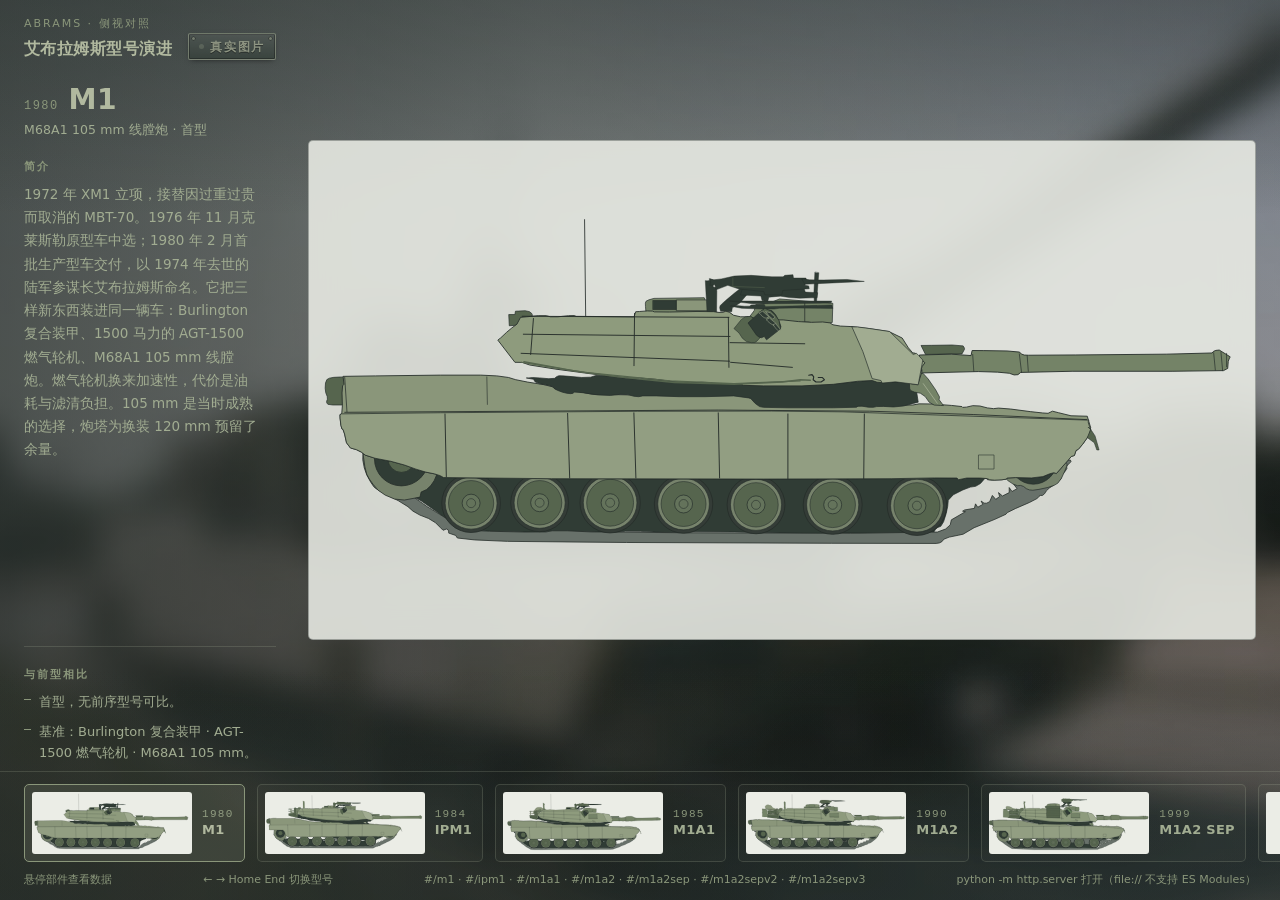
==== index.html @ 58b58387 "Abrams 型号演进：七型号静态站（可寻址状态 + 机器可读数据）" ====
<!doctype html>
<html lang="zh-CN" data-variant="m1">
<head>
  <meta charset="utf-8">
  <meta name="viewport" content="width=device-width, initial-scale=1">
  <title>艾布拉姆斯型号演进 · 侧视对照</title>
  <meta name="description" content="M1 系列七型号侧视图对照，悬停部件查看数据，底部年份时间轴。">
  <meta name="color-scheme" content="dark">
  <meta name="theme-color" content="#252d2a">
  <link rel="icon" href="data:,">
  <link rel="stylesheet" href="styles.css">
  <script type="module" src="js/app.js"></script>
</head>
<body>

  <div class="backdrop" id="backdrop" aria-hidden="true"></div>
  <div class="backdrop backdrop--sharp" id="backdrop-sharp" aria-hidden="true"></div>

  <main class="layout">

    <aside class="rail">
      <header class="brand">
        <div class="brand-text">
          <p class="eyebrow">ABRAMS · 侧视对照</p>
          <h1>艾布拉姆斯型号演进</h1>
        </div>
        <button class="plaque" id="photo-toggle" type="button" aria-pressed="false" aria-label="切换实物背景图">
          <span class="plaque-led" aria-hidden="true"></span>
          <span class="plaque-text">真实图片</span>
        </button>
      </header>

      <section class="brief" aria-labelledby="brief-title">
        <div class="model-meta">
          <span class="meta-year" id="meta-year">1980</span>
          <span class="meta-name" id="meta-name">M1</span>
        </div>
        <p class="meta-note" id="meta-note">M68A1 105 mm 线膛炮</p>
        <h2 class="rail-label" id="brief-title">简介</h2>
        <p class="brief-text" id="brief-text"></p>
      </section>

      <section class="delta" aria-labelledby="delta-title">
        <h2 class="rail-label" id="delta-title">与前型相比</h2>
        <ul class="delta-list" id="delta-list"></ul>
      </section>
    </aside>

    <section class="stage-column">
      <div class="stage-wrap">
        <div class="stage-frame" id="stage-frame">
          <svg class="stage" id="stage-svg" viewBox="0 -140 1681 886"
               preserveAspectRatio="xMidYMid meet" role="img"
               aria-labelledby="stage-title stage-desc">
            <title id="stage-title">艾布拉姆斯型号侧视对照</title>
            <desc id="stage-desc">M1 系列各型号的侧视矢量图。鼠标悬停在部件上可查看该部件的型号与参数。</desc>
            <defs id="art-defs"></defs>
            <g id="vehicles"></g>
            <g id="leaders"></g>
            <g id="debug-layer" aria-hidden="true"></g>
          </svg>
          <div class="labels-layer" id="labels-layer" aria-hidden="true"></div>
          <p class="debug-badge" id="debug-badge" hidden>DEBUG · 网格与配准基准线 · x=287 / x=1080.8</p>
        </div>
      </div>
    </section>

  </main>

  <nav class="timeline" id="timeline" aria-label="型号时间轴">
    <ol class="timeline-track" id="timeline-track"></ol>
  </nav>

  <footer class="colophon">
    <span>悬停部件查看数据</span>
    <span>← → Home End 切换型号</span>
    <span id="route-list">#/m1 · #/ipm1 · #/m1a1</span>
    <span>python -m http.server 打开（file:// 不支持 ES Modules）</span>
  </footer>

  <svg id="measure" class="measure-host" aria-hidden="true" focusable="false"></svg>

</body>
</html>
---- styles.css ----
/* =========================================================================
   styles.css — 艾布拉姆斯型号演进
   13 色全部来自素材，界面其余部分只用同色系的明度/透明度变化。
   版式：左侧编辑栏（品牌 / 简介 / 与前型相比）+ 右侧舞台；底部时间轴。
   交互：标注只在悬停部件时出现，用 CSS 类驱动，JS 只切类。
   ========================================================================= */

:root {
  /* —— 13 色素材色板（深灰绿 → 浅灰绿，单色梯度） —— */
  --c1:  #252d2a;  /* 只做描边（界面里当墨色用） */
  --c2:  #303c35;
  --c3:  #343c37;
  --c4:  #56654e;
  --c5:  #64735b;
  --c6:  #68716a;
  --c7:  #748367;
  --c8:  #77836c;
  --c9:  #8a967a;
  --c10: #8e9b7d;
  --c11: #929e82;
  --c12: #a1ac91;
  --c13: #b1b99f;

  --ease: cubic-bezier(0.4, 0, 0.2, 1);

  --page: var(--c1);
  --text: var(--c13);
  --muted: var(--c12);
  --faint: var(--c9);
  --hair: color-mix(in srgb, var(--c13) 20%, transparent);
  --plate: color-mix(in srgb, var(--c13) 26%, #ffffff);

  --rail: clamp(240px, 20vw, 340px);
  --page-max: 1880px;

  --font-sans: "PingFang SC", "Microsoft YaHei", "Noto Sans SC", "Source Han Sans SC", system-ui, sans-serif;
  --font-mono: ui-monospace, "Cascadia Mono", "SFMono-Regular", Consolas, "Liberation Mono", monospace;
}

* { box-sizing: border-box; }

html { height: 100%; }

body {
  margin: 0;
  min-height: 100%;
  height: 100vh;
  display: flex;
  flex-direction: column;
  background: var(--page);
  color: var(--text);
  font-family: var(--font-sans);
  font-size: 15px;
  line-height: 1.45;
  -webkit-font-smoothing: antialiased;
  overflow: hidden;
}

/* ---------------------------------------------------------------- 背景照片 */

.backdrop {
  position: fixed;
  inset: 0;
  z-index: 0;
  overflow: hidden;
  background: var(--page);
  pointer-events: none;
}

.backdrop-layer {
  position: absolute;
  inset: -6%;
  background-position: center;
  background-size: cover;
  background-repeat: no-repeat;
  /* 磨砂：模糊在离线阶段就做掉了（见 tools/make_blur.py），运行时只压暗与降饱和 */
  filter: saturate(0.85) brightness(0.82);
  opacity: 0;
  transition: opacity 420ms var(--ease);
}

.backdrop-layer.is-shown { opacity: 1; }

/* 纯照片模式的那一层：清晰的原始照片，不压暗、不加暗角 */
.backdrop--sharp { background: transparent; }

.backdrop--sharp::after { content: none; }

.backdrop-layer--sharp {
  filter: none;
}

/* 压一层暗角，保证左栏文字和白框边缘的对比度 */
.backdrop::after {
  content: '';
  position: absolute;
  inset: 0;
  background:
    linear-gradient(
      180deg,
      color-mix(in srgb, var(--c1) 26%, transparent) 0%,
      transparent 24%,
      transparent 74%,
      color-mix(in srgb, var(--c1) 38%, transparent) 100%
    ),
    linear-gradient(
      90deg,
      color-mix(in srgb, var(--c1) 52%, transparent) 0%,
      color-mix(in srgb, var(--c1) 30%, transparent) 42%,
      color-mix(in srgb, var(--c1) 18%, transparent) 100%
    );
}

/* ---------------------------------------------------------------- dump 页面 */

body.dump {
  display: block;
  overflow: auto;
  padding: 28px;
  background: #1b2320;
  color: var(--c13);
}

body.dump pre {
  margin: 0;
  white-space: pre-wrap;
  word-break: break-word;
  font: 13px/1.65 var(--font-mono);
  color: var(--c13);
}

/* ---------------------------------------------------------------- 纯照片模式 */

.brand-text,
.brief,
.delta,
.stage-column,
.timeline,
.colophon {
  transition: opacity 420ms var(--ease), visibility 420ms;
}

body.is-photo .brand-text,
body.is-photo .brief,
body.is-photo .delta,
body.is-photo .stage-column,
body.is-photo .timeline,
body.is-photo .colophon {
  opacity: 0;
  visibility: hidden;
  pointer-events: none;
}

/* ---------------------------------------------------------------- 版面 */

.layout {
  position: relative;
  z-index: 1;
  flex: 1 1 auto;
  min-height: 0;
  display: grid;
  grid-template-columns: var(--rail) minmax(0, 1fr);
  gap: 28px;
  padding: 16px 24px 8px;
  width: 100%;
  max-width: var(--page-max);
  margin: 0 auto;
}

/* ---------------------------------------------------------------- 左栏 */

.rail {
  display: flex;
  flex-direction: column;
  min-height: 0;
  overflow: hidden;
  padding-right: 4px;
}

.brand {
  flex: 0 0 auto;
  display: flex;
  align-items: flex-end;
  justify-content: space-between;
  gap: 12px;
}

.brand-text { min-width: 0; }

/* 军牌样式的开关：标题右侧，左栏内，不会压到白框 */
.plaque {
  flex: 0 0 auto;
  position: relative;
  display: inline-flex;
  align-items: center;
  gap: 6px;
  padding: 7px 10px 6px;
  border: 1px solid color-mix(in srgb, var(--c13) 46%, transparent);
  border-radius: 2px;
  background:
    linear-gradient(180deg,
      color-mix(in srgb, var(--c11) 34%, transparent),
      color-mix(in srgb, var(--c2) 72%, transparent));
  color: var(--c13);
  font-family: var(--font-sans);
  font-size: 12px;
  font-weight: 600;
  letter-spacing: 0.14em;
  line-height: 1;
  text-shadow: 0 1px 0 rgba(0, 0, 0, 0.4);
  box-shadow:
    inset 0 0 0 1px rgba(0, 0, 0, 0.28),
    inset 0 1px 0 rgba(255, 255, 255, 0.09),
    0 2px 6px -3px rgba(0, 0, 0, 0.7);
  cursor: pointer;
  transition: transform 120ms var(--ease), filter 160ms var(--ease), border-color 160ms var(--ease);
}

/* 四角铆钉 */
.plaque::before,
.plaque::after {
  content: '';
  position: absolute;
  top: 3px;
  width: 3px;
  height: 3px;
  border-radius: 50%;
  background: color-mix(in srgb, var(--c13) 42%, transparent);
  box-shadow: 0 0 0 0.5px rgba(0, 0, 0, 0.5);
}
.plaque::before { left: 3px; }
.plaque::after { right: 3px; }

.plaque:hover {
  filter: brightness(1.12);
  border-color: color-mix(in srgb, var(--c13) 68%, transparent);
}

.plaque:active { transform: translateY(1px); }

.plaque:focus-visible {
  outline: 2px solid var(--c13);
  outline-offset: 2px;
}

.plaque-led {
  width: 5px;
  height: 5px;
  border-radius: 50%;
  background: var(--c12);
  box-shadow: 0 0 5px color-mix(in srgb, var(--c12) 70%, transparent);
  transition: opacity 160ms var(--ease), box-shadow 160ms var(--ease);
}

.plaque[aria-pressed="false"] {
  background:
    linear-gradient(180deg,
      color-mix(in srgb, var(--c6) 26%, transparent),
      color-mix(in srgb, var(--c2) 62%, transparent));
  color: color-mix(in srgb, var(--c13) 72%, transparent);
}

.plaque[aria-pressed="false"] .plaque-led {
  opacity: 0.25;
  box-shadow: none;
}

.plaque-text { white-space: nowrap; }

.eyebrow {
  margin: 0 0 6px;
  font-size: 11px;
  letter-spacing: 0.18em;
  text-transform: uppercase;
  color: var(--faint);
}

h1 {
  margin: 0;
  font-size: clamp(15px, 1.25vw, 21px);
  font-weight: 600;
  letter-spacing: 0.03em;
  color: var(--c13);
  line-height: 1.35;
}

.brand { flex: 0 0 auto; }

.brief {
  margin: 26px 0 14px;
  flex: 0 1 auto;
  min-height: 0;
  display: flex;
  flex-direction: column;
}

.model-meta {
  display: flex;
  align-items: baseline;
  gap: 10px;
  font-variant-numeric: tabular-nums;
}

.meta-year {
  font-family: var(--font-mono);
  font-size: 12px;
  letter-spacing: 0.12em;
  color: var(--faint);
}

.meta-name {
  font-size: clamp(26px, 2.2vw, 36px);
  font-weight: 600;
  letter-spacing: 0.01em;
  line-height: 1;
  color: var(--c13);
}

.meta-note {
  margin: 6px 0 0;
  font-size: 12.5px;
  color: var(--muted);
  letter-spacing: 0.01em;
}

.rail-label {
  margin: 20px 0 8px;
  font-size: 11px;
  font-weight: 600;
  letter-spacing: 0.18em;
  color: var(--faint);
}

.brief-text {
  margin: 0;
  font-size: 13.5px;
  line-height: 1.72;
  color: var(--muted);
  /* 写不下时在自己的框里向下滚，绝不顶到「与前型相比」 */
  flex: 1 1 auto;
  min-height: 0;
  overflow-y: auto;
  overscroll-behavior: contain;
  scrollbar-gutter: stable;
  padding-right: 8px;
}

/* 显式画一条 8px 的竖向滚动条，别指望系统默认样式可见 */
.brief-text::-webkit-scrollbar { width: 8px; }
.brief-text::-webkit-scrollbar-track { background: transparent; }
.brief-text::-webkit-scrollbar-thumb {
  background: color-mix(in srgb, var(--c13) 38%, transparent);
  border-radius: 4px;
  border: 2px solid transparent;
  background-clip: padding-box;
}
.brief-text::-webkit-scrollbar-thumb:hover {
  background: color-mix(in srgb, var(--c13) 58%, transparent);
  background-clip: padding-box;
}

.delta {
  flex: 0 0 auto;
  margin-top: auto;
  padding-top: 20px;
  border-top: 1px solid var(--hair);
}

.delta .rail-label { margin-top: 0; }

.delta-list {
  list-style: none;
  margin: 0;
  padding: 0;
  display: flex;
  flex-direction: column;
  gap: 9px;
}

.delta-list li {
  position: relative;
  padding-left: 15px;
  font-size: 13px;
  line-height: 1.62;
  color: var(--muted);
}

.delta-list li::before {
  content: "";
  position: absolute;
  left: 0;
  top: 0.62em;
  width: 7px;
  height: 1px;
  background: var(--c9);
}

/* ---------------------------------------------------------------- 舞台 */

.stage-column {
  display: flex;
  flex-direction: column;
  min-height: 0;
}

.stage-wrap {
  flex: 1 1 auto;
  min-height: 0;
  display: grid;
  place-items: center;
}

.stage-frame {
  position: relative;
  width: min(100%, 1520px);
  aspect-ratio: 1681 / 886;
  background: color-mix(in srgb, var(--plate) 88%, transparent);
  -webkit-backdrop-filter: blur(16px);
  backdrop-filter: blur(16px);
  border: 1px solid color-mix(in srgb, var(--c1) 34%, transparent);
  border-radius: 5px;
  overflow: hidden;
  container-type: inline-size;
}

.stage {
  position: absolute;
  inset: 0;
  width: 100%;
  height: 100%;
  display: block;
}

/* ------------------------------------------------- 车辆动画层（CSS opacity）
   配准写在内层 registration 的 transform 属性上，永不在同一元素上混用。
   呈现属性只挂在 .vehicle 上，不碰 defs 里的 art。 */

.vehicle { opacity: 0; visibility: hidden; }
.vehicle.is-shown { opacity: 1; visibility: visible; }
.vehicle.is-entering {
  opacity: 1;
  visibility: visible;
  transition: opacity 360ms var(--ease) 60ms;
}
.vehicle.is-leaving {
  opacity: 0;
  visibility: visible;
  pointer-events: none;
  transition: opacity 360ms var(--ease) 60ms;
}

/* ------------------------------------------------- 可悬停部件 */

.hotspot { pointer-events: none; cursor: crosshair; }

.hit-shape {
  fill: var(--c1);
  fill-opacity: 0;
  stroke: var(--c1);
  stroke-opacity: 0;
  stroke-width: 1;
  vector-effect: non-scaling-stroke;
  pointer-events: all;
  transition: fill-opacity 140ms var(--ease), stroke-opacity 140ms var(--ease);
}

.hotspot:focus { outline: none; }

.hotspot:focus-visible .hit-shape {
  fill-opacity: 0.16;
  stroke-opacity: 0.7;
}

.hotspot.is-open .hit-shape {
  fill-opacity: 0.15;
  stroke-opacity: 0.55;
}

/* pointer-events:all 会无视 visibility，隐藏车型的命中层必须显式关掉 */
.vehicle:not(.is-shown) .hit-shape { pointer-events: none; }

.hit-zone { stroke-dasharray: 6 5; }
.hotspot.is-open .hit-zone { fill-opacity: 0.06; }

/* ---------------------------------------------------------------- 引线 */

.leader-layer { visibility: hidden; }
.leader-layer.is-shown,
.leader-layer.is-entering,
.leader-layer.is-leaving { visibility: visible; }

.part-leader {
  fill: none;
  stroke: var(--c1);
  stroke-width: 1;
  stroke-opacity: 0;
  vector-effect: non-scaling-stroke;
  transition: stroke-opacity 160ms var(--ease);
}
.part-leader.is-open { stroke-opacity: 0.62; }

.part-dot {
  fill: var(--c1);
  fill-opacity: 0;
  transition: fill-opacity 160ms var(--ease);
}
.part-dot.is-open { fill-opacity: 0.92; }

/* ---------------------------------------------------------------- 数据卡 */

.labels-layer {
  position: absolute;
  inset: 0;
  pointer-events: none;
}

.label-layer { visibility: hidden; }
.label-layer.is-shown,
.label-layer.is-entering,
.label-layer.is-leaving { visibility: visible; }

.part-card {
  position: absolute;
  /* max-content：否则 left 百分比会把可用宽度卡住，长行被提前折行 */
  width: max-content;
  transform: translateX(-50%) translateY(3px);
  min-width: 118px;
  max-width: min(320px, 40cqw);
  padding: 4px 8px 5px;
  border-radius: 3px;
  background: color-mix(in srgb, #ffffff 92%, transparent);
  border: 1px solid color-mix(in srgb, var(--c1) 26%, transparent);
  box-shadow: 0 8px 20px -12px rgba(0, 0, 0, 0.65);
  opacity: 0;
  visibility: hidden;
  transition: opacity 150ms var(--ease), transform 150ms var(--ease);
  font-size: clamp(11px, 0.95cqw, 13px);
  line-height: 1.3;
  color: var(--c1);
}

.part-card.is-open {
  opacity: 1;
  visibility: visible;
  transform: translateX(-50%) translateY(0);
}

.part-card-title {
  margin: 0 0 2px;
  display: flex;
  align-items: baseline;
  gap: 6px;
  white-space: nowrap;
}

.part-name {
  font-weight: 600;
  letter-spacing: 0.02em;
}

.part-tag {
  font-family: var(--font-mono);
  font-size: 0.86em;
  color: var(--c4);
}

.part-rows {
  margin: 0;
  display: grid;
  gap: 1px;
}

.part-row {
  display: flex;
  gap: 8px;
  align-items: baseline;
}

.part-row dt {
  flex: 0 0 auto;
  min-width: 3.2em;
  color: var(--c5);
}

.part-row dd {
  margin: 0;
  font-family: var(--font-mono);
  font-size: 0.95em;
  color: var(--c2);
}

/* ---------------------------------------------------------------- 时间轴 */

.timeline {
  position: relative;
  z-index: 1;
  flex: 0 0 auto;
  border-top: 1px solid var(--hair);
  /* 型号多了之后靠横向滚动，不换行，免得把舞台挤矮 */
  overflow-x: auto;
  overflow-y: hidden;
  scrollbar-width: thin;
  padding: 12px 24px 10px;
}

.timeline::-webkit-scrollbar { height: 8px; }
.timeline::-webkit-scrollbar-track { background: transparent; }
.timeline::-webkit-scrollbar-thumb {
  background: color-mix(in srgb, var(--c13) 26%, transparent);
  border-radius: 4px;
}
.timeline::-webkit-scrollbar-thumb:hover {
  background: color-mix(in srgb, var(--c13) 45%, transparent);
}

.timeline-track {
  display: flex;
  flex-wrap: nowrap;
  gap: 12px;
  list-style: none;
  width: max-content;
  margin: 0 auto;
  padding: 0;
  max-width: none;
}

.milestone {
  display: flex;
  align-items: center;
  gap: 10px;
  padding: 7px 10px 7px 7px;
  border: 1px solid var(--hair);
  border-radius: 5px;
  text-decoration: none;
  color: var(--muted);
  background: color-mix(in srgb, var(--c13) 4%, transparent);
  transition: background-color 200ms var(--ease), border-color 200ms var(--ease), color 200ms var(--ease);
}

.milestone:hover {
  background: color-mix(in srgb, var(--c13) 10%, transparent);
  border-color: color-mix(in srgb, var(--c13) 34%, transparent);
}

.milestone[aria-current="page"] {
  background: color-mix(in srgb, var(--c13) 14%, transparent);
  border-color: var(--c9);
  color: var(--c13);
}

.milestone:focus-visible {
  outline: 2px solid var(--c13);
  outline-offset: 2px;
}

.thumb {
  display: block;
  width: 160px;
  height: 62px;
  border-radius: 3px;
  overflow: hidden;
  background: var(--plate);
}

.thumb svg { display: block; width: 100%; height: 100%; }

.milestone-meta {
  display: flex;
  flex-direction: column;
  gap: 2px;
  line-height: 1.15;
}

.milestone-year {
  font-family: var(--font-mono);
  font-size: 11px;
  letter-spacing: 0.12em;
  color: var(--faint);
}

.milestone-name {
  font-size: 13px;
  font-weight: 600;
  letter-spacing: 0.02em;
}

.milestone[aria-current="page"] .milestone-year { color: var(--c11); }

/* ---------------------------------------------------------------- 页脚 */

.colophon {
  position: relative;
  z-index: 1;
  flex: 0 0 auto;
  display: flex;
  flex-wrap: wrap;
  gap: 6px 20px;
  justify-content: space-between;
  max-width: var(--page-max);
  width: 100%;
  margin: 0 auto;
  padding: 0 24px 12px;
  font-size: 11px;
  color: var(--c9);
}

/* ---------------------------------------------------------------- 度量容器 */

.measure-host {
  position: absolute;
  left: -9999px;
  top: 0;
  width: 1px;
  height: 1px;
  overflow: hidden;
  opacity: 0;
  pointer-events: none;
}

/* ---------------------------------------------------------------- Debug */

html:not([data-debug="1"]) #debug-layer { display: none; }

.debug-badge {
  position: absolute;
  left: 10px;
  top: 8px;
  margin: 0;
  padding: 3px 8px;
  font-family: var(--font-mono);
  font-size: 10px;
  letter-spacing: 0.04em;
  color: var(--c1);
  background: color-mix(in srgb, #ffffff 78%, transparent);
  border: 1px solid color-mix(in srgb, var(--c1) 22%, transparent);
  border-radius: 3px;
  pointer-events: none;
}

.dbg-grid {
  fill: none;
  stroke: color-mix(in srgb, var(--c1) 12%, transparent);
  stroke-width: 1;
  vector-effect: non-scaling-stroke;
}

.dbg-bounds {
  fill: none;
  stroke: color-mix(in srgb, var(--c1) 40%, transparent);
  stroke-width: 1;
  stroke-dasharray: 8 5;
  vector-effect: non-scaling-stroke;
}

.dbg-rail {
  fill: none;
  stroke: var(--c4);
  stroke-opacity: 0.85;
  stroke-width: 1;
  stroke-dasharray: 3 5;
  vector-effect: non-scaling-stroke;
}

.dbg-bbox {
  fill: none;
  stroke: var(--c9);
  stroke-width: 1;
  stroke-dasharray: 5 5;
  vector-effect: non-scaling-stroke;
}

.dbg-anchor {
  fill: none;
  stroke: var(--c1);
  stroke-width: 1.5;
  vector-effect: non-scaling-stroke;
}

.dbg-zone {
  fill: none;
  stroke: var(--c4);
  stroke-width: 1;
  stroke-dasharray: 2 4;
  vector-effect: non-scaling-stroke;
}

.dbg-variant[data-active="false"] { display: none; }

/* ---------------------------------------------------------------- 减少动效 */

@media (prefers-reduced-motion: reduce) {
  .brand-text,
  .brief,
  .delta,
  .stage-column,
  .timeline,
  .colophon,
  .backdrop-layer,
  .vehicle,
  .hit-shape,
  .part-leader,
  .part-dot,
  .part-card,
  .milestone { transition: none !important; }
}

/* ---------------------------------------------------------------- 窄屏 */

/* 窄屏：标题和牌匾挤在一行会换行，牌匾收小一点让标题保持单行 */
@media (max-width: 1150px) and (min-width: 901px) {
  .brand { gap: 8px; }
  h1 { font-size: 15px; letter-spacing: 0.02em; }
  .plaque { font-size: 11px; padding: 6px 8px 5px; letter-spacing: 0.08em; gap: 5px; }
}

@media (max-width: 900px) {
  body { overflow: auto; height: auto; min-height: 100vh; }
  .layout { grid-template-columns: minmax(0, 1fr); gap: 18px; padding: 14px 16px 8px; }
  .rail { overflow: visible; order: 2; }
  .stage-column { order: 1; }
  .delta { margin-top: 18px; }
  .timeline-track { gap: 8px; }
  .thumb { width: 120px; height: 46px; }
}
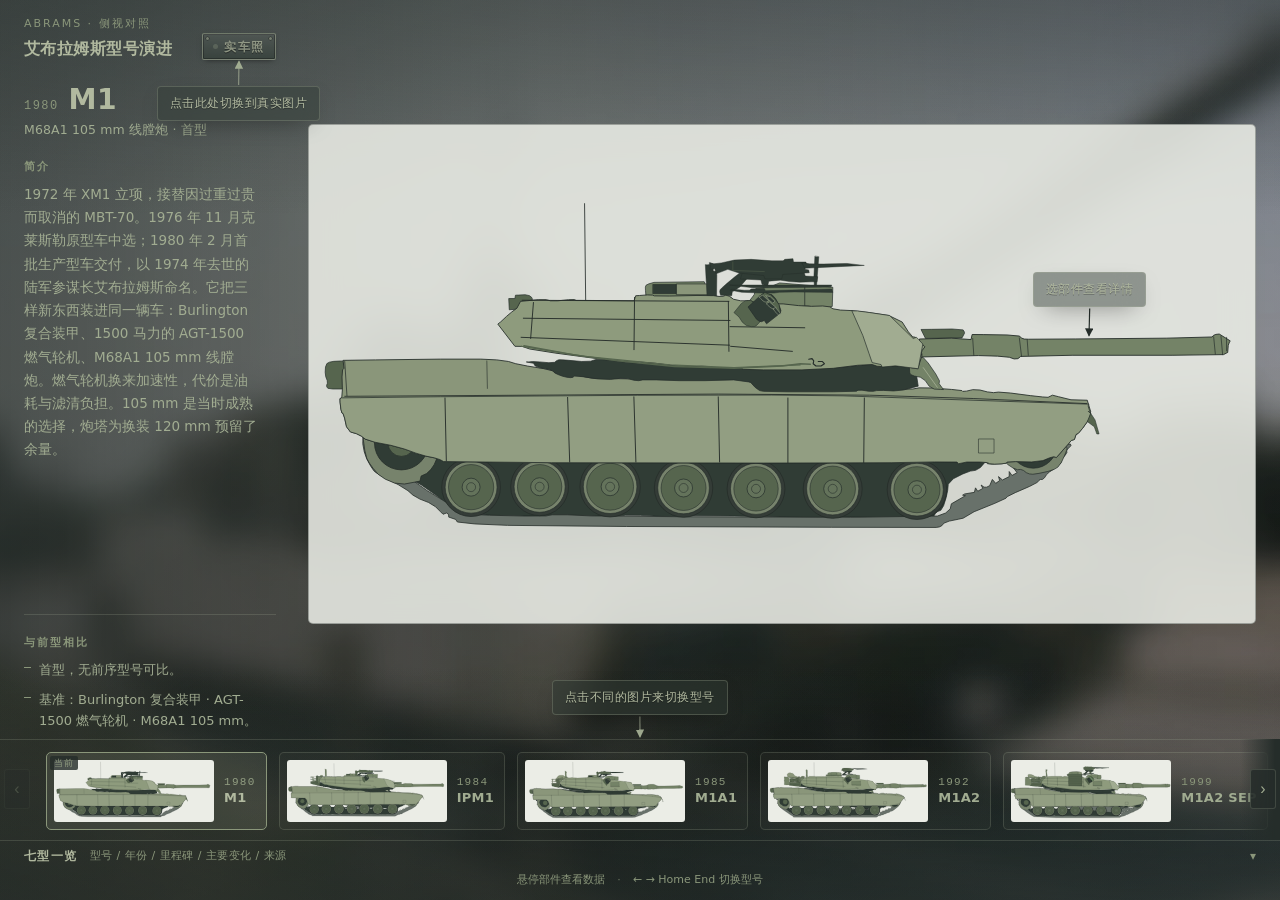
==== commit fb1f5daf: "Add files via upload update" ====
--- a/index.html
+++ b/index.html
@@ -1,84 +1,158 @@
-<!doctype html>
-<html lang="zh-CN" data-variant="m1">
-<head>
-  <meta charset="utf-8">
-  <meta name="viewport" content="width=device-width, initial-scale=1">
-  <title>艾布拉姆斯型号演进 · 侧视对照</title>
-  <meta name="description" content="M1 系列七型号侧视图对照，悬停部件查看数据，底部年份时间轴。">
-  <meta name="color-scheme" content="dark">
-  <meta name="theme-color" content="#252d2a">
-  <link rel="icon" href="data:,">
-  <link rel="stylesheet" href="styles.css">
-  <script type="module" src="js/app.js"></script>
-</head>
-<body>
-
-  <div class="backdrop" id="backdrop" aria-hidden="true"></div>
-  <div class="backdrop backdrop--sharp" id="backdrop-sharp" aria-hidden="true"></div>
-
-  <main class="layout">
-
-    <aside class="rail">
-      <header class="brand">
-        <div class="brand-text">
-          <p class="eyebrow">ABRAMS · 侧视对照</p>
-          <h1>艾布拉姆斯型号演进</h1>
-        </div>
-        <button class="plaque" id="photo-toggle" type="button" aria-pressed="false" aria-label="切换实物背景图">
-          <span class="plaque-led" aria-hidden="true"></span>
-          <span class="plaque-text">真实图片</span>
-        </button>
-      </header>
-
-      <section class="brief" aria-labelledby="brief-title">
-        <div class="model-meta">
-          <span class="meta-year" id="meta-year">1980</span>
-          <span class="meta-name" id="meta-name">M1</span>
-        </div>
-        <p class="meta-note" id="meta-note">M68A1 105 mm 线膛炮</p>
-        <h2 class="rail-label" id="brief-title">简介</h2>
-        <p class="brief-text" id="brief-text"></p>
-      </section>
-
-      <section class="delta" aria-labelledby="delta-title">
-        <h2 class="rail-label" id="delta-title">与前型相比</h2>
-        <ul class="delta-list" id="delta-list"></ul>
-      </section>
-    </aside>
-
-    <section class="stage-column">
-      <div class="stage-wrap">
-        <div class="stage-frame" id="stage-frame">
-          <svg class="stage" id="stage-svg" viewBox="0 -140 1681 886"
-               preserveAspectRatio="xMidYMid meet" role="img"
-               aria-labelledby="stage-title stage-desc">
-            <title id="stage-title">艾布拉姆斯型号侧视对照</title>
-            <desc id="stage-desc">M1 系列各型号的侧视矢量图。鼠标悬停在部件上可查看该部件的型号与参数。</desc>
-            <defs id="art-defs"></defs>
-            <g id="vehicles"></g>
-            <g id="leaders"></g>
-            <g id="debug-layer" aria-hidden="true"></g>
-          </svg>
-          <div class="labels-layer" id="labels-layer" aria-hidden="true"></div>
-          <p class="debug-badge" id="debug-badge" hidden>DEBUG · 网格与配准基准线 · x=287 / x=1080.8</p>
-        </div>
-      </div>
-    </section>
-
-  </main>
-
-  <nav class="timeline" id="timeline" aria-label="型号时间轴">
-    <ol class="timeline-track" id="timeline-track"></ol>
-  </nav>
-
-  <footer class="colophon">
-    <span>悬停部件查看数据</span>
-    <span>← → Home End 切换型号</span>
-    <span id="route-list">#/m1 · #/ipm1 · #/m1a1</span>
-    <span>python -m http.server 打开（file:// 不支持 ES Modules）</span>
-  </footer>
-
-  <svg id="measure" class="measure-host" aria-hidden="true" focusable="false"></svg>
-
-</body>
-</html>
+<!doctype html>
+<html lang="zh-CN" data-variant="m1">
+<head>
+  <meta charset="utf-8">
+  <meta name="viewport" content="width=device-width, initial-scale=1">
+  <title>艾布拉姆斯型号演进 · 侧视对照</title>
+  <meta name="description" content="M1 系列七型号侧视图对照，悬停部件查看数据，底部年份时间轴。">
+  <meta name="color-scheme" content="dark">
+  <meta name="theme-color" content="#252d2a">
+  <link rel="icon" href="data:,">
+  <link rel="stylesheet" href="styles.css">
+  <script type="module" src="js/app.js"></script>
+</head>
+<body>
+
+  <div class="backdrop" id="backdrop" aria-hidden="true"></div>
+  <div class="backdrop backdrop--sharp" id="backdrop-sharp" aria-hidden="true"></div>
+  <div class="photo-caption" id="photo-caption" aria-hidden="true"></div>
+
+  <main class="layout">
+
+    <aside class="rail">
+      <header class="brand">
+        <div class="brand-text">
+          <p class="eyebrow">ABRAMS · 侧视对照</p>
+          <h1>艾布拉姆斯型号演进</h1>
+        </div>
+        <button class="plaque" id="photo-toggle" type="button" aria-pressed="false" aria-label="切换实车照">
+          <span class="plaque-led" aria-hidden="true"></span>
+          <span class="plaque-text">实车照</span>
+        </button>
+      </header>
+
+      <section class="brief" aria-labelledby="brief-title">
+        <div class="model-meta">
+          <span class="meta-year" id="meta-year">1980</span>
+          <span class="meta-name" id="meta-name">M1</span>
+        </div>
+        <p class="meta-note" id="meta-note">M68A1 105 mm 线膛炮</p>
+        <h2 class="rail-label" id="brief-title">简介</h2>
+        <p class="brief-text" id="brief-text"></p>
+      </section>
+
+      <section class="delta" aria-labelledby="delta-title">
+        <h2 class="rail-label" id="delta-title">与前型相比</h2>
+        <ul class="delta-list" id="delta-list"></ul>
+      </section>
+    </aside>
+
+    <section class="stage-column">
+      <div class="stage-wrap">
+        <div class="stage-frame" id="stage-frame">
+          <svg class="stage" id="stage-svg" viewBox="0 -140 1681 886"
+               preserveAspectRatio="xMidYMid meet" role="img"
+               aria-labelledby="stage-title stage-desc">
+            <title id="stage-title">艾布拉姆斯型号侧视对照</title>
+            <desc id="stage-desc">M1 系列各型号的侧视矢量图。鼠标悬停在部件上可查看该部件的型号与参数。</desc>
+            <defs id="art-defs"></defs>
+            <g id="vehicles"></g>
+            <g id="leaders"></g>
+            <g id="debug-layer" aria-hidden="true"></g>
+          </svg>
+          <div class="labels-layer" id="labels-layer" aria-hidden="true"></div>
+          <p class="debug-badge" id="debug-badge" hidden>DEBUG · 网格与配准基准线 · x=287 / x=1080.8</p>
+        </div>
+      </div>
+    </section>
+
+  </main>
+
+  <div class="timeline-wrap" id="timeline-wrap">
+    <button class="timeline-step prev" id="timeline-prev" type="button" aria-label="上一型">‹</button>
+    <nav class="timeline" id="timeline" aria-label="型号时间轴">
+      <ol class="timeline-track" id="timeline-track"></ol>
+    </nav>
+    <button class="timeline-step next" id="timeline-next" type="button" aria-label="下一型">›</button>
+    <span class="timeline-fade left" aria-hidden="true"></span>
+    <span class="timeline-fade right" aria-hidden="true"></span>
+  </div>
+
+  <details class="overview" id="overview">
+    <summary>
+      <span class="overview-title">七型一览</span>
+      <span class="overview-sub">型号 / 年份 / 里程碑 / 主要变化 / 来源</span>
+      <span class="overview-chevron" aria-hidden="true">▾</span>
+    </summary>
+    <div class="overview-panel" role="dialog" aria-label="七型一览">
+      <div class="overview-head">
+        <h2>七型一览</h2>
+        <button class="overview-close" id="overview-close" type="button" aria-label="关闭">×</button>
+      </div>
+      <div class="overview-scroll">
+        <table>
+          <thead>
+            <tr><th>型号</th><th>年份</th><th>里程碑</th><th>主要变化</th><th>来源</th></tr>
+          </thead>
+          <tbody>
+            <tr>
+              <td>M1</td><td class="year">1980</td>
+              <td>首批生产型车交付（1980-02）</td>
+              <td>Burlington 复合装甲；AGT-1500 燃气轮机；M68A1 105 mm</td>
+              <td><a href="https://www.globalsecurity.org/military/systems/ground/m1.htm" target="_blank" rel="noreferrer">GlobalSecurity</a></td>
+            </tr>
+            <tr>
+              <td>IPM1</td><td class="year">1984</td>
+              <td>投产（1984-10）</td>
+              <td>Block I 炮塔装甲；悬挂加强；仍为 105 mm</td>
+              <td><a href="https://www.globalsecurity.org/military/systems/ground/m1.htm" target="_blank" rel="noreferrer">GlobalSecurity</a></td>
+            </tr>
+            <tr>
+              <td>M1A1</td><td class="year">1985</td>
+              <td>首辆生产型车出厂（1985-08）</td>
+              <td>M256 120 mm 滑膛炮；弹舱重排；集体三防</td>
+              <td><a href="https://www.globalsecurity.org/military/systems/ground/m1.htm" target="_blank" rel="noreferrer">GlobalSecurity</a></td>
+            </tr>
+            <tr>
+              <td>M1A2</td><td class="year">1992</td>
+              <td>62 辆 LRIP；年末首批交付</td>
+              <td>车长独立热像仪；车际信息系统；数字火控</td>
+              <td><a href="https://archive.org/details/DTIC_ADA377690" target="_blank" rel="noreferrer">DTIC 92-104</a></td>
+            </tr>
+            <tr>
+              <td>M1A2 SEP</td><td class="year">1999</td>
+              <td>投产；1999-09 首批交付</td>
+              <td>计算机核心换代；彩色平板显示；开放系统</td>
+              <td><a href="https://man.fas.org/dod-101/sys/land/wsh2012/22.pdf" target="_blank" rel="noreferrer">FAS 装备手册</a></td>
+            </tr>
+            <tr>
+              <td>M1A2 SEPv2</td><td class="year">2006</td>
+              <td>首批 72 辆改装合同（2006-12）</td>
+              <td>任务电子与传动改进；遥控武器站；TUSK / ARAT II</td>
+              <td><a href="https://www.dote.osd.mil/Portals/97/pub/reports/FY2023/army/2023abrams-m1a2.pdf" target="_blank" rel="noreferrer">DOT&amp;E</a></td>
+            </tr>
+            <tr>
+              <td>M1A2 SEPv3</td><td class="year">2017</td>
+              <td>首辆验收（2017-10-04）</td>
+              <td>弹药数据链（M829A4 / AMP）；装甲下 APU；低矮型 CROWS</td>
+              <td><a href="https://www.army.mil/article/194952/army_rolls_out_latest_version_of_iconic_abrams_main_battle_tank" target="_blank" rel="noreferrer">Army.mil</a></td>
+            </tr>
+          </tbody>
+        </table>
+      </div>
+      <p class="overview-note">
+        年份口径 = 投产 / 首车出厂年；装甲等效厚度取自公开评估，不是官方数据。
+      </p>
+    </div>
+  </details>
+
+  <footer class="colophon">
+    <span>悬停部件查看数据</span>
+    <span class="colophon-sep" aria-hidden="true">·</span>
+    <span>← → Home End 切换型号</span>
+  </footer>
+
+  <svg id="measure" class="measure-host" aria-hidden="true" focusable="false"></svg>
+
+</body>
+</html>
--- a/styles.css
+++ b/styles.css
@@ -1,824 +1,1224 @@
-/* =========================================================================
-   styles.css — 艾布拉姆斯型号演进
-   13 色全部来自素材，界面其余部分只用同色系的明度/透明度变化。
-   版式：左侧编辑栏（品牌 / 简介 / 与前型相比）+ 右侧舞台；底部时间轴。
-   交互：标注只在悬停部件时出现，用 CSS 类驱动，JS 只切类。
-   ========================================================================= */
-
-:root {
-  /* —— 13 色素材色板（深灰绿 → 浅灰绿，单色梯度） —— */
-  --c1:  #252d2a;  /* 只做描边（界面里当墨色用） */
-  --c2:  #303c35;
-  --c3:  #343c37;
-  --c4:  #56654e;
-  --c5:  #64735b;
-  --c6:  #68716a;
-  --c7:  #748367;
-  --c8:  #77836c;
-  --c9:  #8a967a;
-  --c10: #8e9b7d;
-  --c11: #929e82;
-  --c12: #a1ac91;
-  --c13: #b1b99f;
-
-  --ease: cubic-bezier(0.4, 0, 0.2, 1);
-
-  --page: var(--c1);
-  --text: var(--c13);
-  --muted: var(--c12);
-  --faint: var(--c9);
-  --hair: color-mix(in srgb, var(--c13) 20%, transparent);
-  --plate: color-mix(in srgb, var(--c13) 26%, #ffffff);
-
-  --rail: clamp(240px, 20vw, 340px);
-  --page-max: 1880px;
-
-  --font-sans: "PingFang SC", "Microsoft YaHei", "Noto Sans SC", "Source Han Sans SC", system-ui, sans-serif;
-  --font-mono: ui-monospace, "Cascadia Mono", "SFMono-Regular", Consolas, "Liberation Mono", monospace;
-}
-
-* { box-sizing: border-box; }
-
-html { height: 100%; }
-
-body {
-  margin: 0;
-  min-height: 100%;
-  height: 100vh;
-  display: flex;
-  flex-direction: column;
-  background: var(--page);
-  color: var(--text);
-  font-family: var(--font-sans);
-  font-size: 15px;
-  line-height: 1.45;
-  -webkit-font-smoothing: antialiased;
-  overflow: hidden;
-}
-
-/* ---------------------------------------------------------------- 背景照片 */
-
-.backdrop {
-  position: fixed;
-  inset: 0;
-  z-index: 0;
-  overflow: hidden;
-  background: var(--page);
-  pointer-events: none;
-}
-
-.backdrop-layer {
-  position: absolute;
-  inset: -6%;
-  background-position: center;
-  background-size: cover;
-  background-repeat: no-repeat;
-  /* 磨砂：模糊在离线阶段就做掉了（见 tools/make_blur.py），运行时只压暗与降饱和 */
-  filter: saturate(0.85) brightness(0.82);
-  opacity: 0;
-  transition: opacity 420ms var(--ease);
-}
-
-.backdrop-layer.is-shown { opacity: 1; }
-
-/* 纯照片模式的那一层：清晰的原始照片，不压暗、不加暗角 */
-.backdrop--sharp { background: transparent; }
-
-.backdrop--sharp::after { content: none; }
-
-.backdrop-layer--sharp {
-  filter: none;
-}
-
-/* 压一层暗角，保证左栏文字和白框边缘的对比度 */
-.backdrop::after {
-  content: '';
-  position: absolute;
-  inset: 0;
-  background:
-    linear-gradient(
-      180deg,
-      color-mix(in srgb, var(--c1) 26%, transparent) 0%,
-      transparent 24%,
-      transparent 74%,
-      color-mix(in srgb, var(--c1) 38%, transparent) 100%
-    ),
-    linear-gradient(
-      90deg,
-      color-mix(in srgb, var(--c1) 52%, transparent) 0%,
-      color-mix(in srgb, var(--c1) 30%, transparent) 42%,
-      color-mix(in srgb, var(--c1) 18%, transparent) 100%
-    );
-}
-
-/* ---------------------------------------------------------------- dump 页面 */
-
-body.dump {
-  display: block;
-  overflow: auto;
-  padding: 28px;
-  background: #1b2320;
-  color: var(--c13);
-}
-
-body.dump pre {
-  margin: 0;
-  white-space: pre-wrap;
-  word-break: break-word;
-  font: 13px/1.65 var(--font-mono);
-  color: var(--c13);
-}
-
-/* ---------------------------------------------------------------- 纯照片模式 */
-
-.brand-text,
-.brief,
-.delta,
-.stage-column,
-.timeline,
-.colophon {
-  transition: opacity 420ms var(--ease), visibility 420ms;
-}
-
-body.is-photo .brand-text,
-body.is-photo .brief,
-body.is-photo .delta,
-body.is-photo .stage-column,
-body.is-photo .timeline,
-body.is-photo .colophon {
-  opacity: 0;
-  visibility: hidden;
-  pointer-events: none;
-}
-
-/* ---------------------------------------------------------------- 版面 */
-
-.layout {
-  position: relative;
-  z-index: 1;
-  flex: 1 1 auto;
-  min-height: 0;
-  display: grid;
-  grid-template-columns: var(--rail) minmax(0, 1fr);
-  gap: 28px;
-  padding: 16px 24px 8px;
-  width: 100%;
-  max-width: var(--page-max);
-  margin: 0 auto;
-}
-
-/* ---------------------------------------------------------------- 左栏 */
-
-.rail {
-  display: flex;
-  flex-direction: column;
-  min-height: 0;
-  overflow: hidden;
-  padding-right: 4px;
-}
-
-.brand {
-  flex: 0 0 auto;
-  display: flex;
-  align-items: flex-end;
-  justify-content: space-between;
-  gap: 12px;
-}
-
-.brand-text { min-width: 0; }
-
-/* 军牌样式的开关：标题右侧，左栏内，不会压到白框 */
-.plaque {
-  flex: 0 0 auto;
-  position: relative;
-  display: inline-flex;
-  align-items: center;
-  gap: 6px;
-  padding: 7px 10px 6px;
-  border: 1px solid color-mix(in srgb, var(--c13) 46%, transparent);
-  border-radius: 2px;
-  background:
-    linear-gradient(180deg,
-      color-mix(in srgb, var(--c11) 34%, transparent),
-      color-mix(in srgb, var(--c2) 72%, transparent));
-  color: var(--c13);
-  font-family: var(--font-sans);
-  font-size: 12px;
-  font-weight: 600;
-  letter-spacing: 0.14em;
-  line-height: 1;
-  text-shadow: 0 1px 0 rgba(0, 0, 0, 0.4);
-  box-shadow:
-    inset 0 0 0 1px rgba(0, 0, 0, 0.28),
-    inset 0 1px 0 rgba(255, 255, 255, 0.09),
-    0 2px 6px -3px rgba(0, 0, 0, 0.7);
-  cursor: pointer;
-  transition: transform 120ms var(--ease), filter 160ms var(--ease), border-color 160ms var(--ease);
-}
-
-/* 四角铆钉 */
-.plaque::before,
-.plaque::after {
-  content: '';
-  position: absolute;
-  top: 3px;
-  width: 3px;
-  height: 3px;
-  border-radius: 50%;
-  background: color-mix(in srgb, var(--c13) 42%, transparent);
-  box-shadow: 0 0 0 0.5px rgba(0, 0, 0, 0.5);
-}
-.plaque::before { left: 3px; }
-.plaque::after { right: 3px; }
-
-.plaque:hover {
-  filter: brightness(1.12);
-  border-color: color-mix(in srgb, var(--c13) 68%, transparent);
-}
-
-.plaque:active { transform: translateY(1px); }
-
-.plaque:focus-visible {
-  outline: 2px solid var(--c13);
-  outline-offset: 2px;
-}
-
-.plaque-led {
-  width: 5px;
-  height: 5px;
-  border-radius: 50%;
-  background: var(--c12);
-  box-shadow: 0 0 5px color-mix(in srgb, var(--c12) 70%, transparent);
-  transition: opacity 160ms var(--ease), box-shadow 160ms var(--ease);
-}
-
-.plaque[aria-pressed="false"] {
-  background:
-    linear-gradient(180deg,
-      color-mix(in srgb, var(--c6) 26%, transparent),
-      color-mix(in srgb, var(--c2) 62%, transparent));
-  color: color-mix(in srgb, var(--c13) 72%, transparent);
-}
-
-.plaque[aria-pressed="false"] .plaque-led {
-  opacity: 0.25;
-  box-shadow: none;
-}
-
-.plaque-text { white-space: nowrap; }
-
-.eyebrow {
-  margin: 0 0 6px;
-  font-size: 11px;
-  letter-spacing: 0.18em;
-  text-transform: uppercase;
-  color: var(--faint);
-}
-
-h1 {
-  margin: 0;
-  font-size: clamp(15px, 1.25vw, 21px);
-  font-weight: 600;
-  letter-spacing: 0.03em;
-  color: var(--c13);
-  line-height: 1.35;
-}
-
-.brand { flex: 0 0 auto; }
-
-.brief {
-  margin: 26px 0 14px;
-  flex: 0 1 auto;
-  min-height: 0;
-  display: flex;
-  flex-direction: column;
-}
-
-.model-meta {
-  display: flex;
-  align-items: baseline;
-  gap: 10px;
-  font-variant-numeric: tabular-nums;
-}
-
-.meta-year {
-  font-family: var(--font-mono);
-  font-size: 12px;
-  letter-spacing: 0.12em;
-  color: var(--faint);
-}
-
-.meta-name {
-  font-size: clamp(26px, 2.2vw, 36px);
-  font-weight: 600;
-  letter-spacing: 0.01em;
-  line-height: 1;
-  color: var(--c13);
-}
-
-.meta-note {
-  margin: 6px 0 0;
-  font-size: 12.5px;
-  color: var(--muted);
-  letter-spacing: 0.01em;
-}
-
-.rail-label {
-  margin: 20px 0 8px;
-  font-size: 11px;
-  font-weight: 600;
-  letter-spacing: 0.18em;
-  color: var(--faint);
-}
-
-.brief-text {
-  margin: 0;
-  font-size: 13.5px;
-  line-height: 1.72;
-  color: var(--muted);
-  /* 写不下时在自己的框里向下滚，绝不顶到「与前型相比」 */
-  flex: 1 1 auto;
-  min-height: 0;
-  overflow-y: auto;
-  overscroll-behavior: contain;
-  scrollbar-gutter: stable;
-  padding-right: 8px;
-}
-
-/* 显式画一条 8px 的竖向滚动条，别指望系统默认样式可见 */
-.brief-text::-webkit-scrollbar { width: 8px; }
-.brief-text::-webkit-scrollbar-track { background: transparent; }
-.brief-text::-webkit-scrollbar-thumb {
-  background: color-mix(in srgb, var(--c13) 38%, transparent);
-  border-radius: 4px;
-  border: 2px solid transparent;
-  background-clip: padding-box;
-}
-.brief-text::-webkit-scrollbar-thumb:hover {
-  background: color-mix(in srgb, var(--c13) 58%, transparent);
-  background-clip: padding-box;
-}
-
-.delta {
-  flex: 0 0 auto;
-  margin-top: auto;
-  padding-top: 20px;
-  border-top: 1px solid var(--hair);
-}
-
-.delta .rail-label { margin-top: 0; }
-
-.delta-list {
-  list-style: none;
-  margin: 0;
-  padding: 0;
-  display: flex;
-  flex-direction: column;
-  gap: 9px;
-}
-
-.delta-list li {
-  position: relative;
-  padding-left: 15px;
-  font-size: 13px;
-  line-height: 1.62;
-  color: var(--muted);
-}
-
-.delta-list li::before {
-  content: "";
-  position: absolute;
-  left: 0;
-  top: 0.62em;
-  width: 7px;
-  height: 1px;
-  background: var(--c9);
-}
-
-/* ---------------------------------------------------------------- 舞台 */
-
-.stage-column {
-  display: flex;
-  flex-direction: column;
-  min-height: 0;
-}
-
-.stage-wrap {
-  flex: 1 1 auto;
-  min-height: 0;
-  display: grid;
-  place-items: center;
-}
-
-.stage-frame {
-  position: relative;
-  width: min(100%, 1520px);
-  aspect-ratio: 1681 / 886;
-  background: color-mix(in srgb, var(--plate) 88%, transparent);
-  -webkit-backdrop-filter: blur(16px);
-  backdrop-filter: blur(16px);
-  border: 1px solid color-mix(in srgb, var(--c1) 34%, transparent);
-  border-radius: 5px;
-  overflow: hidden;
-  container-type: inline-size;
-}
-
-.stage {
-  position: absolute;
-  inset: 0;
-  width: 100%;
-  height: 100%;
-  display: block;
-}
-
-/* ------------------------------------------------- 车辆动画层（CSS opacity）
-   配准写在内层 registration 的 transform 属性上，永不在同一元素上混用。
-   呈现属性只挂在 .vehicle 上，不碰 defs 里的 art。 */
-
-.vehicle { opacity: 0; visibility: hidden; }
-.vehicle.is-shown { opacity: 1; visibility: visible; }
-.vehicle.is-entering {
-  opacity: 1;
-  visibility: visible;
-  transition: opacity 360ms var(--ease) 60ms;
-}
-.vehicle.is-leaving {
-  opacity: 0;
-  visibility: visible;
-  pointer-events: none;
-  transition: opacity 360ms var(--ease) 60ms;
-}
-
-/* ------------------------------------------------- 可悬停部件 */
-
-.hotspot { pointer-events: none; cursor: crosshair; }
-
-.hit-shape {
-  fill: var(--c1);
-  fill-opacity: 0;
-  stroke: var(--c1);
-  stroke-opacity: 0;
-  stroke-width: 1;
-  vector-effect: non-scaling-stroke;
-  pointer-events: all;
-  transition: fill-opacity 140ms var(--ease), stroke-opacity 140ms var(--ease);
-}
-
-.hotspot:focus { outline: none; }
-
-.hotspot:focus-visible .hit-shape {
-  fill-opacity: 0.16;
-  stroke-opacity: 0.7;
-}
-
-.hotspot.is-open .hit-shape {
-  fill-opacity: 0.15;
-  stroke-opacity: 0.55;
-}
-
-/* pointer-events:all 会无视 visibility，隐藏车型的命中层必须显式关掉 */
-.vehicle:not(.is-shown) .hit-shape { pointer-events: none; }
-
-.hit-zone { stroke-dasharray: 6 5; }
-.hotspot.is-open .hit-zone { fill-opacity: 0.06; }
-
-/* ---------------------------------------------------------------- 引线 */
-
-.leader-layer { visibility: hidden; }
-.leader-layer.is-shown,
-.leader-layer.is-entering,
-.leader-layer.is-leaving { visibility: visible; }
-
-.part-leader {
-  fill: none;
-  stroke: var(--c1);
-  stroke-width: 1;
-  stroke-opacity: 0;
-  vector-effect: non-scaling-stroke;
-  transition: stroke-opacity 160ms var(--ease);
-}
-.part-leader.is-open { stroke-opacity: 0.62; }
-
-.part-dot {
-  fill: var(--c1);
-  fill-opacity: 0;
-  transition: fill-opacity 160ms var(--ease);
-}
-.part-dot.is-open { fill-opacity: 0.92; }
-
-/* ---------------------------------------------------------------- 数据卡 */
-
-.labels-layer {
-  position: absolute;
-  inset: 0;
-  pointer-events: none;
-}
-
-.label-layer { visibility: hidden; }
-.label-layer.is-shown,
-.label-layer.is-entering,
-.label-layer.is-leaving { visibility: visible; }
-
-.part-card {
-  position: absolute;
-  /* max-content：否则 left 百分比会把可用宽度卡住，长行被提前折行 */
-  width: max-content;
-  transform: translateX(-50%) translateY(3px);
-  min-width: 118px;
-  max-width: min(320px, 40cqw);
-  padding: 4px 8px 5px;
-  border-radius: 3px;
-  background: color-mix(in srgb, #ffffff 92%, transparent);
-  border: 1px solid color-mix(in srgb, var(--c1) 26%, transparent);
-  box-shadow: 0 8px 20px -12px rgba(0, 0, 0, 0.65);
-  opacity: 0;
-  visibility: hidden;
-  transition: opacity 150ms var(--ease), transform 150ms var(--ease);
-  font-size: clamp(11px, 0.95cqw, 13px);
-  line-height: 1.3;
-  color: var(--c1);
-}
-
-.part-card.is-open {
-  opacity: 1;
-  visibility: visible;
-  transform: translateX(-50%) translateY(0);
-}
-
-.part-card-title {
-  margin: 0 0 2px;
-  display: flex;
-  align-items: baseline;
-  gap: 6px;
-  white-space: nowrap;
-}
-
-.part-name {
-  font-weight: 600;
-  letter-spacing: 0.02em;
-}
-
-.part-tag {
-  font-family: var(--font-mono);
-  font-size: 0.86em;
-  color: var(--c4);
-}
-
-.part-rows {
-  margin: 0;
-  display: grid;
-  gap: 1px;
-}
-
-.part-row {
-  display: flex;
-  gap: 8px;
-  align-items: baseline;
-}
-
-.part-row dt {
-  flex: 0 0 auto;
-  min-width: 3.2em;
-  color: var(--c5);
-}
-
-.part-row dd {
-  margin: 0;
-  font-family: var(--font-mono);
-  font-size: 0.95em;
-  color: var(--c2);
-}
-
-/* ---------------------------------------------------------------- 时间轴 */
-
-.timeline {
-  position: relative;
-  z-index: 1;
-  flex: 0 0 auto;
-  border-top: 1px solid var(--hair);
-  /* 型号多了之后靠横向滚动，不换行，免得把舞台挤矮 */
-  overflow-x: auto;
-  overflow-y: hidden;
-  scrollbar-width: thin;
-  padding: 12px 24px 10px;
-}
-
-.timeline::-webkit-scrollbar { height: 8px; }
-.timeline::-webkit-scrollbar-track { background: transparent; }
-.timeline::-webkit-scrollbar-thumb {
-  background: color-mix(in srgb, var(--c13) 26%, transparent);
-  border-radius: 4px;
-}
-.timeline::-webkit-scrollbar-thumb:hover {
-  background: color-mix(in srgb, var(--c13) 45%, transparent);
-}
-
-.timeline-track {
-  display: flex;
-  flex-wrap: nowrap;
-  gap: 12px;
-  list-style: none;
-  width: max-content;
-  margin: 0 auto;
-  padding: 0;
-  max-width: none;
-}
-
-.milestone {
-  display: flex;
-  align-items: center;
-  gap: 10px;
-  padding: 7px 10px 7px 7px;
-  border: 1px solid var(--hair);
-  border-radius: 5px;
-  text-decoration: none;
-  color: var(--muted);
-  background: color-mix(in srgb, var(--c13) 4%, transparent);
-  transition: background-color 200ms var(--ease), border-color 200ms var(--ease), color 200ms var(--ease);
-}
-
-.milestone:hover {
-  background: color-mix(in srgb, var(--c13) 10%, transparent);
-  border-color: color-mix(in srgb, var(--c13) 34%, transparent);
-}
-
-.milestone[aria-current="page"] {
-  background: color-mix(in srgb, var(--c13) 14%, transparent);
-  border-color: var(--c9);
-  color: var(--c13);
-}
-
-.milestone:focus-visible {
-  outline: 2px solid var(--c13);
-  outline-offset: 2px;
-}
-
-.thumb {
-  display: block;
-  width: 160px;
-  height: 62px;
-  border-radius: 3px;
-  overflow: hidden;
-  background: var(--plate);
-}
-
-.thumb svg { display: block; width: 100%; height: 100%; }
-
-.milestone-meta {
-  display: flex;
-  flex-direction: column;
-  gap: 2px;
-  line-height: 1.15;
-}
-
-.milestone-year {
-  font-family: var(--font-mono);
-  font-size: 11px;
-  letter-spacing: 0.12em;
-  color: var(--faint);
-}
-
-.milestone-name {
-  font-size: 13px;
-  font-weight: 600;
-  letter-spacing: 0.02em;
-}
-
-.milestone[aria-current="page"] .milestone-year { color: var(--c11); }
-
-/* ---------------------------------------------------------------- 页脚 */
-
-.colophon {
-  position: relative;
-  z-index: 1;
-  flex: 0 0 auto;
-  display: flex;
-  flex-wrap: wrap;
-  gap: 6px 20px;
-  justify-content: space-between;
-  max-width: var(--page-max);
-  width: 100%;
-  margin: 0 auto;
-  padding: 0 24px 12px;
-  font-size: 11px;
-  color: var(--c9);
-}
-
-/* ---------------------------------------------------------------- 度量容器 */
-
-.measure-host {
-  position: absolute;
-  left: -9999px;
-  top: 0;
-  width: 1px;
-  height: 1px;
-  overflow: hidden;
-  opacity: 0;
-  pointer-events: none;
-}
-
-/* ---------------------------------------------------------------- Debug */
-
-html:not([data-debug="1"]) #debug-layer { display: none; }
-
-.debug-badge {
-  position: absolute;
-  left: 10px;
-  top: 8px;
-  margin: 0;
-  padding: 3px 8px;
-  font-family: var(--font-mono);
-  font-size: 10px;
-  letter-spacing: 0.04em;
-  color: var(--c1);
-  background: color-mix(in srgb, #ffffff 78%, transparent);
-  border: 1px solid color-mix(in srgb, var(--c1) 22%, transparent);
-  border-radius: 3px;
-  pointer-events: none;
-}
-
-.dbg-grid {
-  fill: none;
-  stroke: color-mix(in srgb, var(--c1) 12%, transparent);
-  stroke-width: 1;
-  vector-effect: non-scaling-stroke;
-}
-
-.dbg-bounds {
-  fill: none;
-  stroke: color-mix(in srgb, var(--c1) 40%, transparent);
-  stroke-width: 1;
-  stroke-dasharray: 8 5;
-  vector-effect: non-scaling-stroke;
-}
-
-.dbg-rail {
-  fill: none;
-  stroke: var(--c4);
-  stroke-opacity: 0.85;
-  stroke-width: 1;
-  stroke-dasharray: 3 5;
-  vector-effect: non-scaling-stroke;
-}
-
-.dbg-bbox {
-  fill: none;
-  stroke: var(--c9);
-  stroke-width: 1;
-  stroke-dasharray: 5 5;
-  vector-effect: non-scaling-stroke;
-}
-
-.dbg-anchor {
-  fill: none;
-  stroke: var(--c1);
-  stroke-width: 1.5;
-  vector-effect: non-scaling-stroke;
-}
-
-.dbg-zone {
-  fill: none;
-  stroke: var(--c4);
-  stroke-width: 1;
-  stroke-dasharray: 2 4;
-  vector-effect: non-scaling-stroke;
-}
-
-.dbg-variant[data-active="false"] { display: none; }
-
-/* ---------------------------------------------------------------- 减少动效 */
-
-@media (prefers-reduced-motion: reduce) {
-  .brand-text,
-  .brief,
-  .delta,
-  .stage-column,
-  .timeline,
-  .colophon,
-  .backdrop-layer,
-  .vehicle,
-  .hit-shape,
-  .part-leader,
-  .part-dot,
-  .part-card,
-  .milestone { transition: none !important; }
-}
-
-/* ---------------------------------------------------------------- 窄屏 */
-
-/* 窄屏：标题和牌匾挤在一行会换行，牌匾收小一点让标题保持单行 */
-@media (max-width: 1150px) and (min-width: 901px) {
-  .brand { gap: 8px; }
-  h1 { font-size: 15px; letter-spacing: 0.02em; }
-  .plaque { font-size: 11px; padding: 6px 8px 5px; letter-spacing: 0.08em; gap: 5px; }
-}
-
-@media (max-width: 900px) {
-  body { overflow: auto; height: auto; min-height: 100vh; }
-  .layout { grid-template-columns: minmax(0, 1fr); gap: 18px; padding: 14px 16px 8px; }
-  .rail { overflow: visible; order: 2; }
-  .stage-column { order: 1; }
-  .delta { margin-top: 18px; }
-  .timeline-track { gap: 8px; }
-  .thumb { width: 120px; height: 46px; }
-}
+/* =========================================================================
+   styles.css — 艾布拉姆斯型号演进
+   13 色全部来自素材，界面其余部分只用同色系的明度/透明度变化。
+   版式：左侧编辑栏（品牌 / 简介 / 与前型相比）+ 右侧舞台；底部时间轴。
+   交互：标注只在悬停部件时出现，用 CSS 类驱动，JS 只切类。
+   ========================================================================= */
+
+:root {
+  /* —— 13 色素材色板（深灰绿 → 浅灰绿，单色梯度） —— */
+  --c1:  #252d2a;  /* 只做描边（界面里当墨色用） */
+  --c2:  #303c35;
+  --c3:  #343c37;
+  --c4:  #56654e;
+  --c5:  #64735b;
+  --c6:  #68716a;
+  --c7:  #748367;
+  --c8:  #77836c;
+  --c9:  #8a967a;
+  --c10: #8e9b7d;
+  --c11: #929e82;
+  --c12: #a1ac91;
+  --c13: #b1b99f;
+
+  --ease: cubic-bezier(0.4, 0, 0.2, 1);
+
+  --page: var(--c1);
+  --text: var(--c13);
+  --muted: var(--c12);
+  --faint: var(--c9);
+  --hair: color-mix(in srgb, var(--c13) 20%, transparent);
+  --plate: color-mix(in srgb, var(--c13) 26%, #ffffff);
+
+  --rail: clamp(240px, 20vw, 340px);
+  --page-max: 1880px;
+
+  --font-sans: "PingFang SC", "Microsoft YaHei", "Noto Sans SC", "Source Han Sans SC", system-ui, sans-serif;
+  --font-mono: ui-monospace, "Cascadia Mono", "SFMono-Regular", Consolas, "Liberation Mono", monospace;
+}
+
+* { box-sizing: border-box; }
+
+html { height: 100%; }
+
+body {
+  margin: 0;
+  min-height: 100%;
+  height: 100vh;
+  display: flex;
+  flex-direction: column;
+  background: var(--page);
+  color: var(--text);
+  font-family: var(--font-sans);
+  font-size: 15px;
+  line-height: 1.45;
+  -webkit-font-smoothing: antialiased;
+  overflow: hidden;
+}
+
+/* ---------------------------------------------------------------- 背景照片 */
+
+.backdrop {
+  position: fixed;
+  inset: 0;
+  z-index: 0;
+  overflow: hidden;
+  background: var(--page);
+  pointer-events: none;
+}
+
+.backdrop-layer {
+  position: absolute;
+  inset: -6%;
+  background-position: center;
+  background-size: cover;
+  background-repeat: no-repeat;
+  /* 磨砂：模糊在离线阶段就做掉了（见 tools/make_blur.py），运行时只压暗与降饱和 */
+  filter: saturate(0.85) brightness(0.82);
+  opacity: 0;
+  transition: opacity 420ms var(--ease);
+}
+
+.backdrop-layer.is-shown { opacity: 1; }
+
+/* 纯照片模式的那一层：清晰的原始照片，不压暗、不加暗角 */
+.backdrop--sharp { background: transparent; }
+
+.backdrop--sharp::after { content: none; }
+
+.backdrop-layer--sharp {
+  filter: none;
+  background-size: contain;
+  background-repeat: no-repeat;
+}
+
+/* contain 留出的边用同一张图模糊铺底 */
+.backdrop-layer--sharp-fill {
+  filter: blur(24px) brightness(0.45) saturate(0.8);
+}
+
+.photo-caption {
+  position: fixed;
+  left: 24px;
+  bottom: 22px;
+  z-index: 2;
+  padding: 6px 10px;
+  border: 1px solid color-mix(in srgb, var(--c13) 30%, transparent);
+  border-radius: 3px;
+  background: color-mix(in srgb, var(--c1) 74%, transparent);
+  color: var(--c13);
+  font-size: 12px;
+  letter-spacing: 0.06em;
+  opacity: 0;
+  visibility: hidden;
+  transition: opacity 420ms var(--ease), visibility 420ms;
+  pointer-events: none;
+}
+
+body.is-photo .photo-caption {
+  opacity: 1;
+  visibility: visible;
+}
+
+/* 压一层暗角，保证左栏文字和白框边缘的对比度 */
+.backdrop::after {
+  content: '';
+  position: absolute;
+  inset: 0;
+  background:
+    linear-gradient(
+      180deg,
+      color-mix(in srgb, var(--c1) 26%, transparent) 0%,
+      transparent 24%,
+      transparent 74%,
+      color-mix(in srgb, var(--c1) 38%, transparent) 100%
+    ),
+    linear-gradient(
+      90deg,
+      color-mix(in srgb, var(--c1) 52%, transparent) 0%,
+      color-mix(in srgb, var(--c1) 30%, transparent) 42%,
+      color-mix(in srgb, var(--c1) 18%, transparent) 100%
+    );
+}
+
+/* ---------------------------------------------------------------- dump 页面 */
+
+body.dump {
+  display: block;
+  overflow: auto;
+  padding: 28px;
+  background: #1b2320;
+  color: var(--c13);
+}
+
+body.dump pre {
+  margin: 0;
+  white-space: pre-wrap;
+  word-break: break-word;
+  font: 13px/1.65 var(--font-mono);
+  color: var(--c13);
+}
+
+/* ---------------------------------------------------------------- 首次进入提示 */
+
+.hint-layer {
+  position: fixed;
+  inset: 0;
+  z-index: 6;
+  pointer-events: none;
+  opacity: 0;
+  transition: opacity 300ms var(--ease);
+}
+
+.hint-layer.is-visible { opacity: 1; }
+
+.hint-layer.is-leaving {
+  opacity: 0;
+  transition-duration: 600ms;
+}
+
+.hint-arrows {
+  position: absolute;
+  inset: 0;
+  width: 100%;
+  height: 100%;
+  color: color-mix(in srgb, var(--c13) 62%, transparent);
+}
+
+.hint-line {
+  fill: none;
+  stroke: color-mix(in srgb, var(--c13) 62%, transparent);
+  stroke-width: 1.2;
+}
+
+/* 指向车体部件的那条：白底上用深色，不用磨砂 */
+.hint-line--dark { stroke: var(--c1); }
+
+.hint-bubble--solid {
+  background: var(--c1);
+  -webkit-backdrop-filter: none;
+  backdrop-filter: none;
+  border-color: color-mix(in srgb, var(--c13) 34%, transparent);
+  box-shadow: 0 10px 22px -12px rgba(0, 0, 0, 0.55);
+}
+
+.hint-bubble {
+  position: absolute;
+  padding: 8px 12px;
+  border: 1px solid color-mix(in srgb, var(--c13) 26%, transparent);
+  border-radius: 4px;
+  background: color-mix(in srgb, var(--c2) 46%, transparent);
+  -webkit-backdrop-filter: blur(14px) saturate(0.9);
+  backdrop-filter: blur(14px) saturate(0.9);
+  color: var(--c13);
+  font-size: 12px;
+  letter-spacing: 0.04em;
+  line-height: 1.45;
+  white-space: nowrap;
+  box-shadow: 0 8px 24px -12px rgba(0, 0, 0, 0.65);
+  text-shadow: 0 1px 0 rgba(0, 0, 0, 0.35);
+}
+
+/* ---------------------------------------------------------------- 纯照片模式 */
+
+.brand-text,
+.brief,
+.delta,
+.stage-column,
+.timeline,
+.colophon {
+  transition: opacity 420ms var(--ease), visibility 420ms;
+}
+
+body.is-photo .brand-text,
+body.is-photo .brief,
+body.is-photo .delta,
+body.is-photo .stage-column,
+body.is-photo .timeline,
+body.is-photo .colophon {
+  opacity: 0;
+  visibility: hidden;
+  pointer-events: none;
+}
+
+/* ---------------------------------------------------------------- 版面 */
+
+.layout {
+  position: relative;
+  z-index: 1;
+  flex: 1 1 auto;
+  min-height: 0;
+  display: grid;
+  grid-template-columns: var(--rail) minmax(0, 1fr);
+  gap: 28px;
+  padding: 16px 24px 8px;
+  width: 100%;
+  max-width: var(--page-max);
+  margin: 0 auto;
+}
+
+/* ---------------------------------------------------------------- 左栏 */
+
+.rail {
+  display: flex;
+  flex-direction: column;
+  min-height: 0;
+  overflow: hidden;
+  padding-right: 4px;
+}
+
+.brand {
+  flex: 0 0 auto;
+  display: flex;
+  align-items: flex-end;
+  justify-content: space-between;
+  gap: 12px;
+}
+
+.brand-text { min-width: 0; }
+
+/* 军牌样式的开关：标题右侧，左栏内，不会压到白框 */
+.plaque {
+  flex: 0 0 auto;
+  position: relative;
+  display: inline-flex;
+  align-items: center;
+  gap: 6px;
+  padding: 7px 10px 6px;
+  border: 1px solid color-mix(in srgb, var(--c13) 46%, transparent);
+  border-radius: 2px;
+  background:
+    linear-gradient(180deg,
+      color-mix(in srgb, var(--c11) 34%, transparent),
+      color-mix(in srgb, var(--c2) 72%, transparent));
+  color: var(--c13);
+  font-family: var(--font-sans);
+  font-size: 12px;
+  font-weight: 600;
+  letter-spacing: 0.14em;
+  line-height: 1;
+  text-shadow: 0 1px 0 rgba(0, 0, 0, 0.4);
+  box-shadow:
+    inset 0 0 0 1px rgba(0, 0, 0, 0.28),
+    inset 0 1px 0 rgba(255, 255, 255, 0.09),
+    0 2px 6px -3px rgba(0, 0, 0, 0.7);
+  cursor: pointer;
+  transition: transform 120ms var(--ease), filter 160ms var(--ease), border-color 160ms var(--ease);
+}
+
+/* 四角铆钉 */
+.plaque::before,
+.plaque::after {
+  content: '';
+  position: absolute;
+  top: 3px;
+  width: 3px;
+  height: 3px;
+  border-radius: 50%;
+  background: color-mix(in srgb, var(--c13) 42%, transparent);
+  box-shadow: 0 0 0 0.5px rgba(0, 0, 0, 0.5);
+}
+.plaque::before { left: 3px; }
+.plaque::after { right: 3px; }
+
+.plaque:hover {
+  filter: brightness(1.12);
+  border-color: color-mix(in srgb, var(--c13) 68%, transparent);
+}
+
+.plaque:active { transform: translateY(1px); }
+
+.plaque:focus-visible {
+  outline: 2px solid var(--c13);
+  outline-offset: 2px;
+}
+
+.plaque-led {
+  width: 5px;
+  height: 5px;
+  border-radius: 50%;
+  background: var(--c12);
+  box-shadow: 0 0 5px color-mix(in srgb, var(--c12) 70%, transparent);
+  transition: opacity 160ms var(--ease), box-shadow 160ms var(--ease);
+}
+
+.plaque[aria-pressed="false"] {
+  background:
+    linear-gradient(180deg,
+      color-mix(in srgb, var(--c6) 26%, transparent),
+      color-mix(in srgb, var(--c2) 62%, transparent));
+  color: color-mix(in srgb, var(--c13) 72%, transparent);
+}
+
+.plaque[aria-pressed="false"] .plaque-led {
+  opacity: 0.25;
+  box-shadow: none;
+}
+
+.plaque-text { white-space: nowrap; }
+
+.eyebrow {
+  margin: 0 0 6px;
+  font-size: 11px;
+  letter-spacing: 0.18em;
+  text-transform: uppercase;
+  color: var(--faint);
+}
+
+h1 {
+  margin: 0;
+  font-size: clamp(15px, 1.25vw, 21px);
+  font-weight: 600;
+  letter-spacing: 0.03em;
+  color: var(--c13);
+  line-height: 1.35;
+}
+
+.brand { flex: 0 0 auto; }
+
+.brief {
+  margin: 26px 0 14px;
+  flex: 0 1 auto;
+  min-height: 0;
+  display: flex;
+  flex-direction: column;
+}
+
+.model-meta {
+  display: flex;
+  align-items: baseline;
+  gap: 10px;
+  font-variant-numeric: tabular-nums;
+}
+
+.meta-year {
+  font-family: var(--font-mono);
+  font-size: 12px;
+  letter-spacing: 0.12em;
+  color: var(--faint);
+}
+
+.meta-name {
+  font-size: clamp(26px, 2.2vw, 36px);
+  font-weight: 600;
+  letter-spacing: 0.01em;
+  line-height: 1;
+  color: var(--c13);
+}
+
+.meta-note {
+  margin: 6px 0 0;
+  font-size: 12.5px;
+  color: var(--muted);
+  letter-spacing: 0.01em;
+}
+
+.rail-label {
+  margin: 20px 0 8px;
+  font-size: 11px;
+  font-weight: 600;
+  letter-spacing: 0.18em;
+  color: var(--faint);
+}
+
+.brief-text {
+  margin: 0;
+  font-size: 13.5px;
+  line-height: 1.72;
+  color: var(--muted);
+  /* 写不下时在自己的框里向下滚，绝不顶到「与前型相比」 */
+  flex: 1 1 auto;
+  min-height: 0;
+  overflow-y: auto;
+  overscroll-behavior: contain;
+  scrollbar-gutter: stable;
+  padding-right: 8px;
+}
+
+/* 显式画一条 8px 的竖向滚动条，别指望系统默认样式可见 */
+.brief-text::-webkit-scrollbar { width: 8px; }
+.brief-text::-webkit-scrollbar-track { background: transparent; }
+.brief-text::-webkit-scrollbar-thumb {
+  background: color-mix(in srgb, var(--c13) 38%, transparent);
+  border-radius: 4px;
+  border: 2px solid transparent;
+  background-clip: padding-box;
+}
+.brief-text::-webkit-scrollbar-thumb:hover {
+  background: color-mix(in srgb, var(--c13) 58%, transparent);
+  background-clip: padding-box;
+}
+
+.delta {
+  flex: 0 0 auto;
+  margin-top: auto;
+  padding-top: 20px;
+  border-top: 1px solid var(--hair);
+}
+
+.delta .rail-label { margin-top: 0; }
+
+.delta-list {
+  list-style: none;
+  margin: 0;
+  padding: 0;
+  display: flex;
+  flex-direction: column;
+  gap: 9px;
+}
+
+.delta-list li {
+  position: relative;
+  padding-left: 15px;
+  font-size: 13px;
+  line-height: 1.62;
+  color: var(--muted);
+}
+
+.delta-list li::before {
+  content: "";
+  position: absolute;
+  left: 0;
+  top: 0.62em;
+  width: 7px;
+  height: 1px;
+  background: var(--c9);
+}
+
+/* ---------------------------------------------------------------- 舞台 */
+
+.stage-column {
+  display: flex;
+  flex-direction: column;
+  min-height: 0;
+}
+
+.stage-wrap {
+  flex: 1 1 auto;
+  min-height: 0;
+  display: grid;
+  place-items: center;
+}
+
+.stage-frame {
+  position: relative;
+  width: min(100%, 1520px);
+  aspect-ratio: 1681 / 886;
+  background: color-mix(in srgb, var(--plate) 88%, transparent);
+  -webkit-backdrop-filter: blur(16px);
+  backdrop-filter: blur(16px);
+  border: 1px solid color-mix(in srgb, var(--c1) 34%, transparent);
+  border-radius: 5px;
+  overflow: hidden;
+  container-type: inline-size;
+}
+
+.stage {
+  position: absolute;
+  inset: 0;
+  width: 100%;
+  height: 100%;
+  display: block;
+}
+
+/* ------------------------------------------------- 车辆动画层（CSS opacity）
+   配准写在内层 registration 的 transform 属性上，永不在同一元素上混用。
+   呈现属性只挂在 .vehicle 上，不碰 defs 里的 art。 */
+
+.vehicle { opacity: 0; visibility: hidden; }
+.vehicle.is-shown { opacity: 1; visibility: visible; }
+.vehicle.is-entering {
+  opacity: 1;
+  visibility: visible;
+  transition: opacity 360ms var(--ease) 60ms;
+}
+.vehicle.is-leaving {
+  opacity: 0;
+  visibility: visible;
+  pointer-events: none;
+  transition: opacity 360ms var(--ease) 60ms;
+}
+
+/* ------------------------------------------------- 可悬停部件 */
+
+.hotspot { pointer-events: none; cursor: crosshair; }
+
+.hit-shape {
+  fill: var(--c1);
+  fill-opacity: 0;
+  stroke: var(--c1);
+  stroke-opacity: 0;
+  stroke-width: 1;
+  vector-effect: non-scaling-stroke;
+  pointer-events: all;
+  transition: fill-opacity 140ms var(--ease), stroke-opacity 140ms var(--ease);
+}
+
+.hotspot:focus { outline: none; }
+
+.hotspot:focus-visible .hit-shape {
+  fill-opacity: 0.16;
+  stroke-opacity: 0.7;
+}
+
+.hotspot.is-open .hit-shape {
+  fill-opacity: 0.15;
+  stroke-opacity: 0.55;
+}
+
+/* pointer-events:all 会无视 visibility，隐藏车型的命中层必须显式关掉 */
+.vehicle:not(.is-shown) .hit-shape { pointer-events: none; }
+
+.hit-zone { stroke-dasharray: 6 5; }
+.hotspot.is-open .hit-zone { fill-opacity: 0.06; }
+
+/* ---------------------------------------------------------------- 引线 */
+
+.leader-layer { visibility: hidden; }
+.leader-layer.is-shown,
+.leader-layer.is-entering,
+.leader-layer.is-leaving { visibility: visible; }
+
+.part-leader {
+  fill: none;
+  stroke: var(--c1);
+  stroke-width: 1;
+  stroke-opacity: 0;
+  vector-effect: non-scaling-stroke;
+  transition: stroke-opacity 160ms var(--ease);
+}
+.part-leader.is-open { stroke-opacity: 0.62; }
+
+.part-dot {
+  fill: var(--c1);
+  fill-opacity: 0;
+  transition: fill-opacity 160ms var(--ease);
+}
+.part-dot.is-open { fill-opacity: 0.92; }
+
+/* ---------------------------------------------------------------- 数据卡 */
+
+.labels-layer {
+  position: absolute;
+  inset: 0;
+  pointer-events: none;
+}
+
+.label-layer { visibility: hidden; }
+.label-layer.is-shown,
+.label-layer.is-entering,
+.label-layer.is-leaving { visibility: visible; }
+
+.part-card {
+  position: absolute;
+  /* max-content：否则 left 百分比会把可用宽度卡住，长行被提前折行 */
+  width: max-content;
+  transform: translateX(-50%) translateY(3px);
+  min-width: 118px;
+  max-width: min(320px, 40cqw);
+  padding: 4px 8px 5px;
+  border-radius: 3px;
+  background: color-mix(in srgb, #ffffff 92%, transparent);
+  border: 1px solid color-mix(in srgb, var(--c1) 26%, transparent);
+  box-shadow: 0 8px 20px -12px rgba(0, 0, 0, 0.65);
+  opacity: 0;
+  visibility: hidden;
+  transition: opacity 150ms var(--ease), transform 150ms var(--ease);
+  font-size: clamp(11px, 0.95cqw, 13px);
+  line-height: 1.3;
+  color: var(--c1);
+}
+
+.part-card.is-open {
+  opacity: 1;
+  visibility: visible;
+  transform: translateX(-50%) translateY(0);
+}
+
+.part-card-title {
+  margin: 0 0 2px;
+  display: flex;
+  align-items: baseline;
+  gap: 6px;
+  white-space: nowrap;
+}
+
+.part-name {
+  font-weight: 600;
+  letter-spacing: 0.02em;
+}
+
+.part-tag {
+  font-family: var(--font-mono);
+  font-size: 0.86em;
+  color: var(--c4);
+}
+
+.part-rows {
+  margin: 0;
+  display: grid;
+  gap: 1px;
+}
+
+.part-row {
+  display: flex;
+  gap: 8px;
+  align-items: baseline;
+}
+
+.part-row dt {
+  flex: 0 0 auto;
+  min-width: 3.2em;
+  color: var(--c5);
+}
+
+.part-row dd {
+  margin: 0;
+  font-family: var(--font-mono);
+  font-size: 0.95em;
+  color: var(--c2);
+}
+
+/* ---------------------------------------------------------------- 时间轴 */
+
+.timeline-wrap {
+  position: relative;
+  flex: 0 0 auto;
+  z-index: 1;
+}
+
+/* 两端「上一型 / 下一型」 */
+.timeline-step {
+  position: absolute;
+  top: 50%;
+  transform: translateY(-50%);
+  z-index: 3;
+  display: flex;
+  align-items: center;
+  justify-content: center;
+  width: 26px;
+  height: 40px;
+  border: 1px solid var(--hair);
+  border-radius: 3px;
+  background: color-mix(in srgb, var(--page) 84%, transparent);
+  color: var(--muted);
+  font-size: 16px;
+  line-height: 1;
+  cursor: pointer;
+  transition: color 160ms var(--ease), border-color 160ms var(--ease), background-color 160ms var(--ease);
+}
+
+.timeline-step:hover:not(:disabled) {
+  color: var(--c13);
+  border-color: color-mix(in srgb, var(--c13) 42%, transparent);
+  background: color-mix(in srgb, var(--page) 60%, transparent);
+}
+
+.timeline-step:focus-visible {
+  outline: 2px solid var(--c13);
+  outline-offset: 2px;
+}
+
+.timeline-step:disabled {
+  opacity: 0.26;
+  cursor: default;
+}
+
+.timeline-step.prev { left: 4px; }
+.timeline-step.next { right: 4px; }
+
+/* 横向滚动到边缘时，另一侧的渐隐提示 */
+.timeline-fade {
+  position: absolute;
+  top: 0;
+  bottom: 0;
+  width: 40px;
+  z-index: 2;
+  pointer-events: none;
+  transition: opacity 200ms var(--ease);
+}
+
+.timeline-fade.left {
+  left: 0;
+  background: linear-gradient(to right, var(--page) 12%, transparent);
+}
+
+.timeline-fade.right {
+  right: 0;
+  background: linear-gradient(to left, var(--page) 12%, transparent);
+}
+
+.timeline-wrap.at-start .timeline-fade.left { opacity: 0; }
+.timeline-wrap.at-end .timeline-fade.right { opacity: 0; }
+
+.timeline {
+  position: relative;
+  z-index: 1;
+  flex: 0 0 auto;
+  border-top: 1px solid var(--hair);
+  /* 型号多了之后靠横向滚动，不换行，免得把舞台挤矮 */
+  overflow-x: auto;
+  overflow-y: hidden;
+  scrollbar-width: thin;
+  padding: 12px 46px 10px;
+}
+
+.timeline::-webkit-scrollbar { height: 8px; }
+.timeline::-webkit-scrollbar-track { background: transparent; }
+.timeline::-webkit-scrollbar-thumb {
+  background: color-mix(in srgb, var(--c13) 26%, transparent);
+  border-radius: 4px;
+}
+.timeline::-webkit-scrollbar-thumb:hover {
+  background: color-mix(in srgb, var(--c13) 45%, transparent);
+}
+
+.timeline-track {
+  display: flex;
+  flex-wrap: nowrap;
+  gap: 12px;
+  list-style: none;
+  width: max-content;
+  margin: 0 auto;
+  padding: 0;
+  max-width: none;
+}
+
+.milestone {
+  position: relative;
+  display: flex;
+  align-items: center;
+  gap: 10px;
+  padding: 7px 10px 7px 7px;
+  border: 1px solid var(--hair);
+  border-radius: 5px;
+  text-decoration: none;
+  color: var(--muted);
+  background: color-mix(in srgb, var(--c13) 4%, transparent);
+  transition: background-color 200ms var(--ease), border-color 200ms var(--ease), color 200ms var(--ease);
+}
+
+.milestone:hover {
+  background: color-mix(in srgb, var(--c13) 10%, transparent);
+  border-color: color-mix(in srgb, var(--c13) 34%, transparent);
+}
+
+.milestone-badge {
+  position: absolute;
+  top: 3px;
+  left: 3px;
+  z-index: 1;
+  padding: 1px 4px;
+  border-radius: 2px;
+  background: color-mix(in srgb, var(--page) 82%, transparent);
+  color: var(--c11);
+  font-size: 9px;
+  letter-spacing: 0.12em;
+  line-height: 1.35;
+  visibility: hidden;
+}
+
+.milestone[aria-current="page"] .milestone-badge { visibility: visible; }
+
+.milestone[aria-current="page"] {
+  background: color-mix(in srgb, var(--c13) 14%, transparent);
+  border-color: var(--c9);
+  color: var(--c13);
+}
+
+.milestone:focus-visible {
+  outline: 2px solid var(--c13);
+  outline-offset: 2px;
+}
+
+.thumb {
+  display: block;
+  width: 160px;
+  height: 62px;
+  border-radius: 3px;
+  overflow: hidden;
+  background: var(--plate);
+}
+
+.thumb svg { display: block; width: 100%; height: 100%; }
+
+.milestone-meta {
+  display: flex;
+  flex-direction: column;
+  gap: 2px;
+  line-height: 1.15;
+}
+
+.milestone-year {
+  font-family: var(--font-mono);
+  font-size: 11px;
+  letter-spacing: 0.12em;
+  color: var(--faint);
+}
+
+.milestone-name {
+  font-size: 13px;
+  font-weight: 600;
+  letter-spacing: 0.02em;
+}
+
+.milestone[aria-current="page"] .milestone-year { color: var(--c11); }
+
+/* ---------------------------------------------------------------- 七型一览 */
+
+.overview {
+  flex: 0 0 auto;
+  position: relative;
+  z-index: 2;
+  border-top: 1px solid var(--hair);
+  font-size: 12px;
+}
+
+.overview > summary {
+  display: flex;
+  align-items: center;
+  gap: 12px;
+  padding: 7px 24px;
+  cursor: pointer;
+  list-style: none;
+  color: var(--muted);
+  user-select: none;
+}
+
+.overview > summary::-webkit-details-marker { display: none; }
+
+.overview > summary:hover { color: var(--c13); }
+
+.overview-title {
+  color: var(--c13);
+  font-weight: 600;
+  letter-spacing: 0.12em;
+}
+
+.overview-sub {
+  color: var(--faint);
+  font-size: 11px;
+  letter-spacing: 0.04em;
+}
+
+.overview-chevron {
+  margin-left: auto;
+  color: var(--faint);
+  transition: transform 200ms var(--ease);
+}
+
+.overview[open] .overview-chevron { transform: rotate(180deg); }
+
+.overview-panel {
+  display: none;
+  position: fixed;
+  left: 0;
+  right: 0;
+  bottom: 0;
+  z-index: 6;
+  max-height: 64vh;
+  padding: 12px 24px 14px;
+  border-top: 1px solid color-mix(in srgb, var(--c13) 32%, transparent);
+  background: color-mix(in srgb, var(--page) 94%, transparent);
+  -webkit-backdrop-filter: blur(18px);
+  backdrop-filter: blur(18px);
+  box-shadow: 0 -18px 40px -22px rgba(0, 0, 0, 0.7);
+}
+
+.overview[open] .overview-panel {
+  display: flex;
+  flex-direction: column;
+}
+
+.overview-head {
+  display: flex;
+  align-items: baseline;
+  justify-content: space-between;
+  gap: 12px;
+}
+
+.overview-head h2 {
+  margin: 0;
+  font-size: 13px;
+  font-weight: 600;
+  letter-spacing: 0.14em;
+  color: var(--c13);
+}
+
+.overview-close {
+  border: 1px solid var(--hair);
+  border-radius: 3px;
+  width: 26px;
+  height: 24px;
+  background: transparent;
+  color: var(--muted);
+  font-size: 14px;
+  line-height: 1;
+  cursor: pointer;
+}
+
+.overview-close:hover {
+  color: var(--c13);
+  border-color: color-mix(in srgb, var(--c13) 40%, transparent);
+}
+
+.overview-scroll {
+  margin-top: 8px;
+  overflow: auto;
+  max-height: 50vh;
+}
+
+.overview table {
+  width: 100%;
+  border-collapse: collapse;
+  font-size: 12px;
+  line-height: 1.5;
+}
+
+.overview th,
+.overview td {
+  text-align: left;
+  vertical-align: top;
+  padding: 8px 12px;
+  border-bottom: 1px solid color-mix(in srgb, var(--c13) 12%, transparent);
+}
+
+.overview th {
+  position: sticky;
+  top: 0;
+  z-index: 1;
+  background: var(--page);
+  color: var(--faint);
+  font-size: 11px;
+  font-weight: 600;
+  letter-spacing: 0.08em;
+  white-space: nowrap;
+}
+
+.overview td.year {
+  font-family: var(--font-mono);
+  color: var(--c11);
+  white-space: nowrap;
+}
+
+.overview tbody tr:hover td {
+  background: color-mix(in srgb, var(--c13) 5%, transparent);
+}
+
+.overview a {
+  color: var(--c12);
+  text-decoration: none;
+  border-bottom: 1px dotted color-mix(in srgb, var(--c12) 45%, transparent);
+}
+
+.overview a:hover { color: var(--c13); }
+
+.overview-note {
+  margin: 10px 0 0;
+  color: var(--faint);
+  font-size: 11px;
+  letter-spacing: 0.03em;
+}
+
+/* ---------------------------------------------------------------- 表格提示光 */
+
+/* 每 15 秒轻闪两次（间隔 1 秒），柔白光包裹入口条与表头 */
+@keyframes overview-glow {
+  0%,
+  6% {
+    box-shadow: inset 0 0 0 1px rgba(255, 255, 255, 0), 0 0 0 0 rgba(255, 255, 255, 0);
+  }
+  10% {
+    box-shadow: inset 0 0 0 1px rgba(255, 255, 255, 0.28), 0 0 30px rgba(255, 255, 255, 0.50);
+  }
+  16%,
+  17% {
+    box-shadow: inset 0 0 0 1px rgba(255, 255, 255, 0), 0 0 0 0 rgba(255, 255, 255, 0);
+  }
+  20% {
+    box-shadow: inset 0 0 0 1px rgba(255, 255, 255, 0.28), 0 0 30px rgba(255, 255, 255, 0.50);
+  }
+  26%,
+  100% {
+    box-shadow: inset 0 0 0 1px rgba(255, 255, 255, 0), 0 0 0 0 rgba(255, 255, 255, 0);
+  }
+}
+
+.overview th {
+  animation: overview-glow 10s linear infinite;
+}
+
+@keyframes overview-glow-soft {
+  0%,
+  6% { opacity: 0; }
+  10% { opacity: 1; }
+  16%,
+  17% { opacity: 0; }
+  20% { opacity: 1; }
+  26%,
+  100% { opacity: 0; }
+}
+
+.overview > summary {
+  position: relative;
+}
+
+.overview > summary::after {
+  content: '';
+  position: absolute;
+  inset: -10px -4px;
+  pointer-events: none;
+  background: radial-gradient(
+    92% 150% at 50% 50%,
+    rgba(255, 255, 255, 0.30),
+    rgba(255, 255, 255, 0) 72%
+  );
+  opacity: 0;
+  animation: overview-glow-soft 10s linear infinite;
+}
+
+/* ---------------------------------------------------------------- 页脚 */
+
+.colophon {
+  position: relative;
+  z-index: 1;
+  flex: 0 0 auto;
+  display: flex;
+  flex-wrap: wrap;
+  gap: 6px 12px;
+  justify-content: center;
+  align-items: baseline;
+  max-width: var(--page-max);
+  width: 100%;
+  margin: 0 auto;
+  padding: 0 24px 12px;
+  font-size: 11px;
+  color: var(--c9);
+}
+
+.colophon-sep {
+  color: var(--faint);
+  opacity: 0.7;
+}
+
+/* ---------------------------------------------------------------- 度量容器 */
+
+.measure-host {
+  position: absolute;
+  left: -9999px;
+  top: 0;
+  width: 1px;
+  height: 1px;
+  overflow: hidden;
+  opacity: 0;
+  pointer-events: none;
+}
+
+/* ---------------------------------------------------------------- Debug */
+
+html:not([data-debug="1"]) #debug-layer { display: none; }
+
+.debug-badge {
+  position: absolute;
+  left: 10px;
+  top: 8px;
+  margin: 0;
+  padding: 3px 8px;
+  font-family: var(--font-mono);
+  font-size: 10px;
+  letter-spacing: 0.04em;
+  color: var(--c1);
+  background: color-mix(in srgb, #ffffff 78%, transparent);
+  border: 1px solid color-mix(in srgb, var(--c1) 22%, transparent);
+  border-radius: 3px;
+  pointer-events: none;
+}
+
+.dbg-grid {
+  fill: none;
+  stroke: color-mix(in srgb, var(--c1) 12%, transparent);
+  stroke-width: 1;
+  vector-effect: non-scaling-stroke;
+}
+
+.dbg-bounds {
+  fill: none;
+  stroke: color-mix(in srgb, var(--c1) 40%, transparent);
+  stroke-width: 1;
+  stroke-dasharray: 8 5;
+  vector-effect: non-scaling-stroke;
+}
+
+.dbg-rail {
+  fill: none;
+  stroke: var(--c4);
+  stroke-opacity: 0.85;
+  stroke-width: 1;
+  stroke-dasharray: 3 5;
+  vector-effect: non-scaling-stroke;
+}
+
+.dbg-bbox {
+  fill: none;
+  stroke: var(--c9);
+  stroke-width: 1;
+  stroke-dasharray: 5 5;
+  vector-effect: non-scaling-stroke;
+}
+
+.dbg-anchor {
+  fill: none;
+  stroke: var(--c1);
+  stroke-width: 1.5;
+  vector-effect: non-scaling-stroke;
+}
+
+.dbg-zone {
+  fill: none;
+  stroke: var(--c4);
+  stroke-width: 1;
+  stroke-dasharray: 2 4;
+  vector-effect: non-scaling-stroke;
+}
+
+.dbg-variant[data-active="false"] { display: none; }
+
+/* ---------------------------------------------------------------- 减少动效 */
+
+@media (prefers-reduced-motion: reduce) {
+  .brand-text,
+  .brief,
+  .delta,
+  .stage-column,
+  .timeline,
+  .colophon,
+  .backdrop-layer,
+  .vehicle,
+  .hit-shape,
+  .part-leader,
+  .part-dot,
+  .part-card,
+  .milestone { transition: none !important; }
+
+  .overview > summary::after,
+  .overview th { animation: none !important; }
+}
+
+/* ---------------------------------------------------------------- 窄屏 */
+
+/* 窄屏：标题和牌匾挤在一行会换行，牌匾收小一点让标题保持单行 */
+@media (max-width: 1150px) and (min-width: 901px) {
+  .brand { gap: 8px; }
+  h1 { font-size: 15px; letter-spacing: 0.02em; }
+  .plaque { font-size: 11px; padding: 6px 8px 5px; letter-spacing: 0.08em; gap: 5px; }
+}
+
+@media (max-width: 900px) {
+  body { overflow: auto; height: auto; min-height: 100vh; }
+  .layout { grid-template-columns: minmax(0, 1fr); gap: 18px; padding: 14px 16px 8px; }
+  .rail { overflow: visible; order: 2; }
+  .stage-column { order: 1; }
+  .delta { margin-top: 18px; }
+  .timeline-track { gap: 8px; }
+  .thumb { width: 120px; height: 46px; }
+}
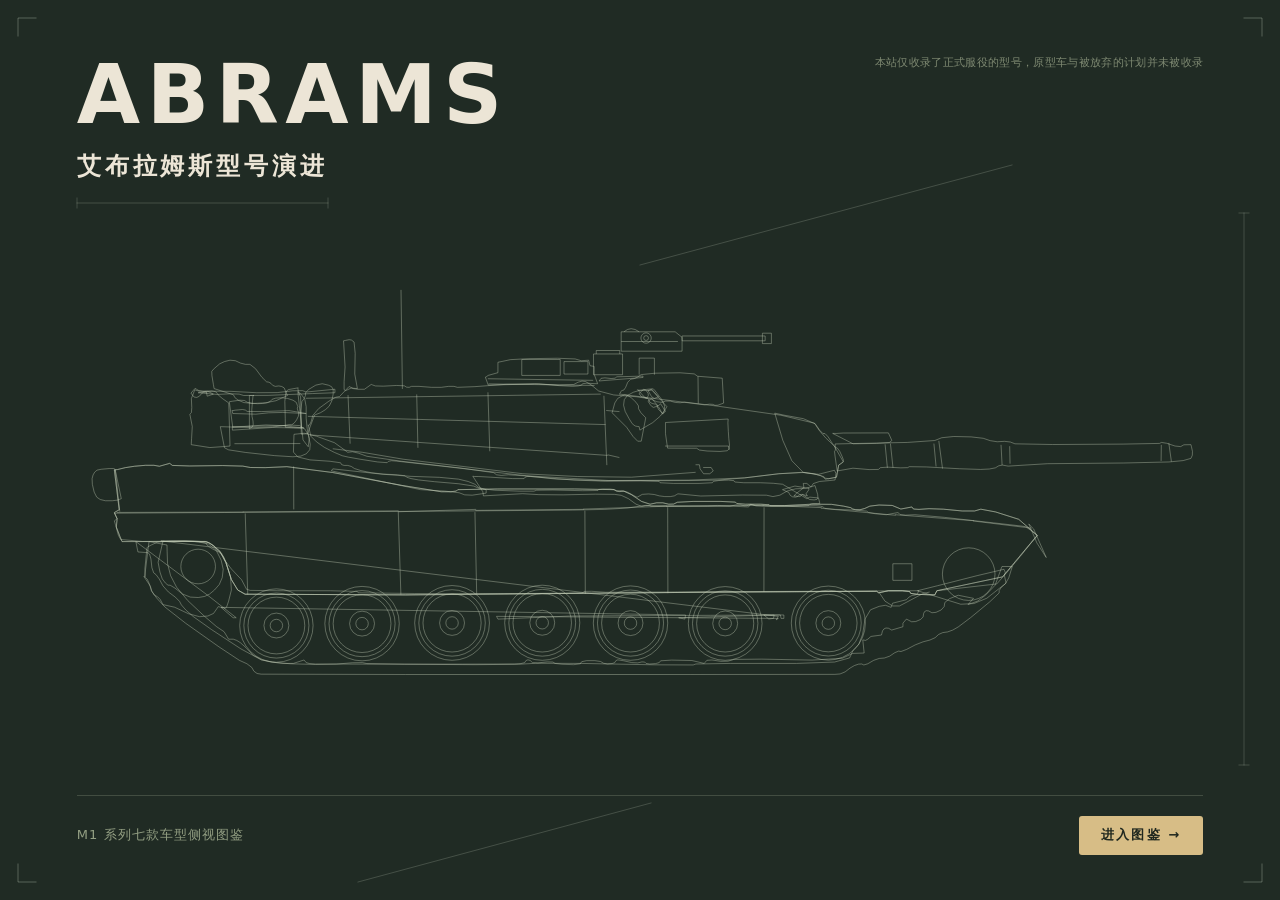
==== commit be368324: "Add files via upload" ====
--- a/index.html
+++ b/index.html
@@ -12,6 +12,20 @@
   <script type="module" src="js/app.js"></script>
 </head>
 <body>
+
+  <div class="cover" id="cover" hidden>
+    <svg class="cover-grid" id="cover-grid" aria-hidden="true" focusable="false"></svg>
+    <p class="cover-note">本站仅收录了正式服役的型号，原型车与被放弃的计划并未被收录</p>
+    <header class="cover-head">
+      <p class="cover-kicker">ABRAMS</p>
+      <h1 class="cover-title">艾布拉姆斯型号演进</h1>
+    </header>
+    <svg class="cover-art" id="cover-art" viewBox="0 0 1627 575" aria-hidden="true" focusable="false"></svg>
+    <div class="cover-foot">
+      <span class="cover-desc">M1 系列七款车型侧视图鉴</span>
+      <button class="cover-enter" id="cover-enter" type="button">进入图鉴 <span aria-hidden="true">→</span></button>
+    </div>
+  </div>
 
   <div class="backdrop" id="backdrop" aria-hidden="true"></div>
   <div class="backdrop backdrop--sharp" id="backdrop-sharp" aria-hidden="true"></div>
--- a/styles.css
+++ b/styles.css
@@ -32,6 +32,7 @@
 
   --rail: clamp(240px, 20vw, 340px);
   --page-max: 1880px;
+  --cover-bg: #202b24;
 
   --font-sans: "PingFang SC", "Microsoft YaHei", "Noto Sans SC", "Source Han Sans SC", system-ui, sans-serif;
   --font-mono: ui-monospace, "Cascadia Mono", "SFMono-Regular", Consolas, "Liberation Mono", monospace;
@@ -159,6 +160,171 @@
   color: var(--c13);
 }
 
+/* ---------------------------------------------------------------- 封面 */
+
+.cover {
+  position: fixed;
+  inset: 0;
+  z-index: 30;
+  display: flex;
+  flex-direction: column;
+  padding: 6vh 6vw 5vh;
+  background: var(--cover-bg);
+  color: var(--c13);
+  transition: opacity 600ms var(--ease), visibility 600ms;
+}
+
+.cover[hidden] { display: none; }
+
+/* 背景工程标注：只落在留白区，静止、低透明度 */
+.cover-grid {
+  position: absolute;
+  inset: 0;
+  z-index: 0;
+  width: 100%;
+  height: 100%;
+  pointer-events: none;
+}
+
+.cover-grid path {
+  fill: none;
+  stroke-linecap: square;
+}
+
+.cover-grid-marks path {
+  stroke: color-mix(in srgb, #d8e0cc 30%, transparent);
+  stroke-width: 1;
+}
+
+.cover-grid-lines path {
+  stroke: color-mix(in srgb, #d8e0cc 20%, transparent);
+  stroke-width: 1;
+}
+
+.cover-note { z-index: 1; }
+
+.cover-head,
+.cover-art,
+.cover-foot {
+  position: relative;
+  z-index: 1;
+}
+
+.cover.is-leaving {
+  opacity: 0;
+  visibility: hidden;
+}
+
+.cover-note {
+  position: absolute;
+  top: 6vh;
+  right: 6vw;
+  width: min(360px, 26vw);
+  margin: 0;
+  font-size: 11px;
+  line-height: 1.6;
+  letter-spacing: 0.03em;
+  color: color-mix(in srgb, var(--c11) 82%, transparent);
+  text-align: right;
+}
+
+.cover-head {
+  flex: 0 0 auto;
+}
+
+.cover-kicker {
+  width: fit-content;
+  margin: 0;
+  font-size: clamp(40px, 6.4vw, 92px);
+  font-weight: 600;
+  letter-spacing: 0.08em;
+  line-height: 1;
+  color: #ece5d6;
+}
+
+.cover-title {
+  width: fit-content;
+  margin: 14px 0 0;
+  font-size: clamp(17px, 1.9vw, 27px);
+  font-weight: 600;
+  letter-spacing: 0.16em;
+  color: #ece5d6;
+}
+
+.cover-art {
+  flex: 1 1 auto;
+  width: 100%;
+  min-height: 0;
+  margin: 2vh 0;
+}
+
+/* 素材本身是填充路径，这里统一改成描边，得到线稿 */
+.cover-art g * {
+  fill: none !important;
+  stroke: color-mix(in srgb, #c9d3bb 62%, transparent);
+  stroke-width: 0.9;
+}
+
+.cover-foot {
+  flex: 0 0 auto;
+  display: flex;
+  align-items: center;
+  justify-content: space-between;
+  gap: 20px;
+  padding-top: 2.2vh;
+  border-top: 1px solid color-mix(in srgb, var(--c13) 24%, transparent);
+}
+
+.cover-desc {
+  font-size: 13px;
+  letter-spacing: 0.08em;
+  color: var(--c11);
+}
+
+@keyframes cover-draw {
+  to { stroke-dashoffset: 0; }
+}
+
+@keyframes cover-wipe {
+  from { clip-path: inset(0 100% 0 0); }
+  to { clip-path: inset(0 0 0 0); }
+}
+
+.cover-head.is-drawing .cover-kicker,
+.cover-head.is-drawing .cover-title {
+  animation: cover-wipe 0.9s var(--ease) both;
+}
+
+@keyframes cover-breathe {
+  0%,
+  100% { box-shadow: 0 0 0 0 rgba(215, 189, 134, 0); }
+  50% { box-shadow: 0 0 18px rgba(215, 189, 134, 0.32); }
+}
+
+.cover-enter {
+  animation: cover-breathe 7s ease-in-out 2.4s infinite;
+  padding: 10px 22px;
+  border: 0;
+  border-radius: 3px;
+  background: #d7bd86;
+  color: #20281f;
+  font: inherit;
+  font-size: 13px;
+  font-weight: 600;
+  letter-spacing: 0.16em;
+  cursor: pointer;
+  transition: background-color 160ms var(--ease), transform 120ms var(--ease);
+}
+
+.cover-enter:hover { background: #e3cb98; }
+
+.cover-enter:active { transform: translateY(1px); }
+
+.cover-enter:focus-visible {
+  outline: 2px solid #ece5d6;
+  outline-offset: 3px;
+}
+
 /* ---------------------------------------------------------------- 首次进入提示 */
 
 .hint-layer {
@@ -195,27 +361,22 @@
 .hint-line--dark { stroke: var(--c1); }
 
 .hint-bubble--solid {
-  background: var(--c1);
-  -webkit-backdrop-filter: none;
-  backdrop-filter: none;
+  background: color-mix(in srgb, var(--c1) 40%, #000000);
   border-color: color-mix(in srgb, var(--c13) 34%, transparent);
-  box-shadow: 0 10px 22px -12px rgba(0, 0, 0, 0.55);
 }
 
 .hint-bubble {
   position: absolute;
   padding: 8px 12px;
-  border: 1px solid color-mix(in srgb, var(--c13) 26%, transparent);
+  border: 1px solid color-mix(in srgb, var(--c13) 30%, transparent);
   border-radius: 4px;
-  background: color-mix(in srgb, var(--c2) 46%, transparent);
-  -webkit-backdrop-filter: blur(14px) saturate(0.9);
-  backdrop-filter: blur(14px) saturate(0.9);
+  background: color-mix(in srgb, var(--c1) 40%, #000000);
   color: var(--c13);
   font-size: 12px;
   letter-spacing: 0.04em;
   line-height: 1.45;
   white-space: nowrap;
-  box-shadow: 0 8px 24px -12px rgba(0, 0, 0, 0.65);
+  box-shadow: 0 10px 26px -10px rgba(0, 0, 0, 0.85), 0 0 0 1px rgba(0, 0, 0, 0.35);
   text-shadow: 0 1px 0 rgba(0, 0, 0, 0.35);
 }
 
@@ -225,7 +386,8 @@
 .brief,
 .delta,
 .stage-column,
-.timeline,
+.timeline-wrap,
+.overview,
 .colophon {
   transition: opacity 420ms var(--ease), visibility 420ms;
 }
@@ -234,7 +396,8 @@
 body.is-photo .brief,
 body.is-photo .delta,
 body.is-photo .stage-column,
-body.is-photo .timeline,
+body.is-photo .timeline-wrap,
+body.is-photo .overview,
 body.is-photo .colophon {
   opacity: 0;
   visibility: hidden;
@@ -1202,6 +1365,11 @@
 
   .overview > summary::after,
   .overview th { animation: none !important; }
+
+  .cover-enter { animation: none !important; }
+
+  .cover-head.is-drawing .cover-kicker,
+  .cover-head.is-drawing .cover-title { animation: none !important; }
 }
 
 /* ---------------------------------------------------------------- 窄屏 */
@@ -1211,6 +1379,49 @@
   .brand { gap: 8px; }
   h1 { font-size: 15px; letter-spacing: 0.02em; }
   .plaque { font-size: 11px; padding: 6px 8px 5px; letter-spacing: 0.08em; gap: 5px; }
+}
+
+@media (max-width: 720px) {
+  .cover { padding: 14px 18px 16px; }
+
+  /* 手机屏幕小，标注层会压到文字，直接收起 */
+  .cover-grid { display: none; }
+
+  .cover-note {
+    position: static;
+    width: 100%;
+    margin: 0 0 14px;
+    font-size: 11px;
+    line-height: 1.55;
+    text-align: left;
+  }
+
+  .cover-kicker { font-size: clamp(30px, 9vw, 44px); }
+
+  .cover-title {
+    margin-top: 8px;
+    font-size: 15px;
+    letter-spacing: 0.1em;
+  }
+
+  .cover-art {
+    flex: 0 0 auto;
+    height: auto;
+    margin: 14px 0;
+  }
+
+  .cover-foot {
+    flex-direction: column;
+    align-items: stretch;
+    gap: 12px;
+    padding-top: 12px;
+  }
+
+  .cover-enter {
+    width: 100%;
+    padding: 12px 18px;
+    font-size: 14px;
+  }
 }
 
 @media (max-width: 900px) {
